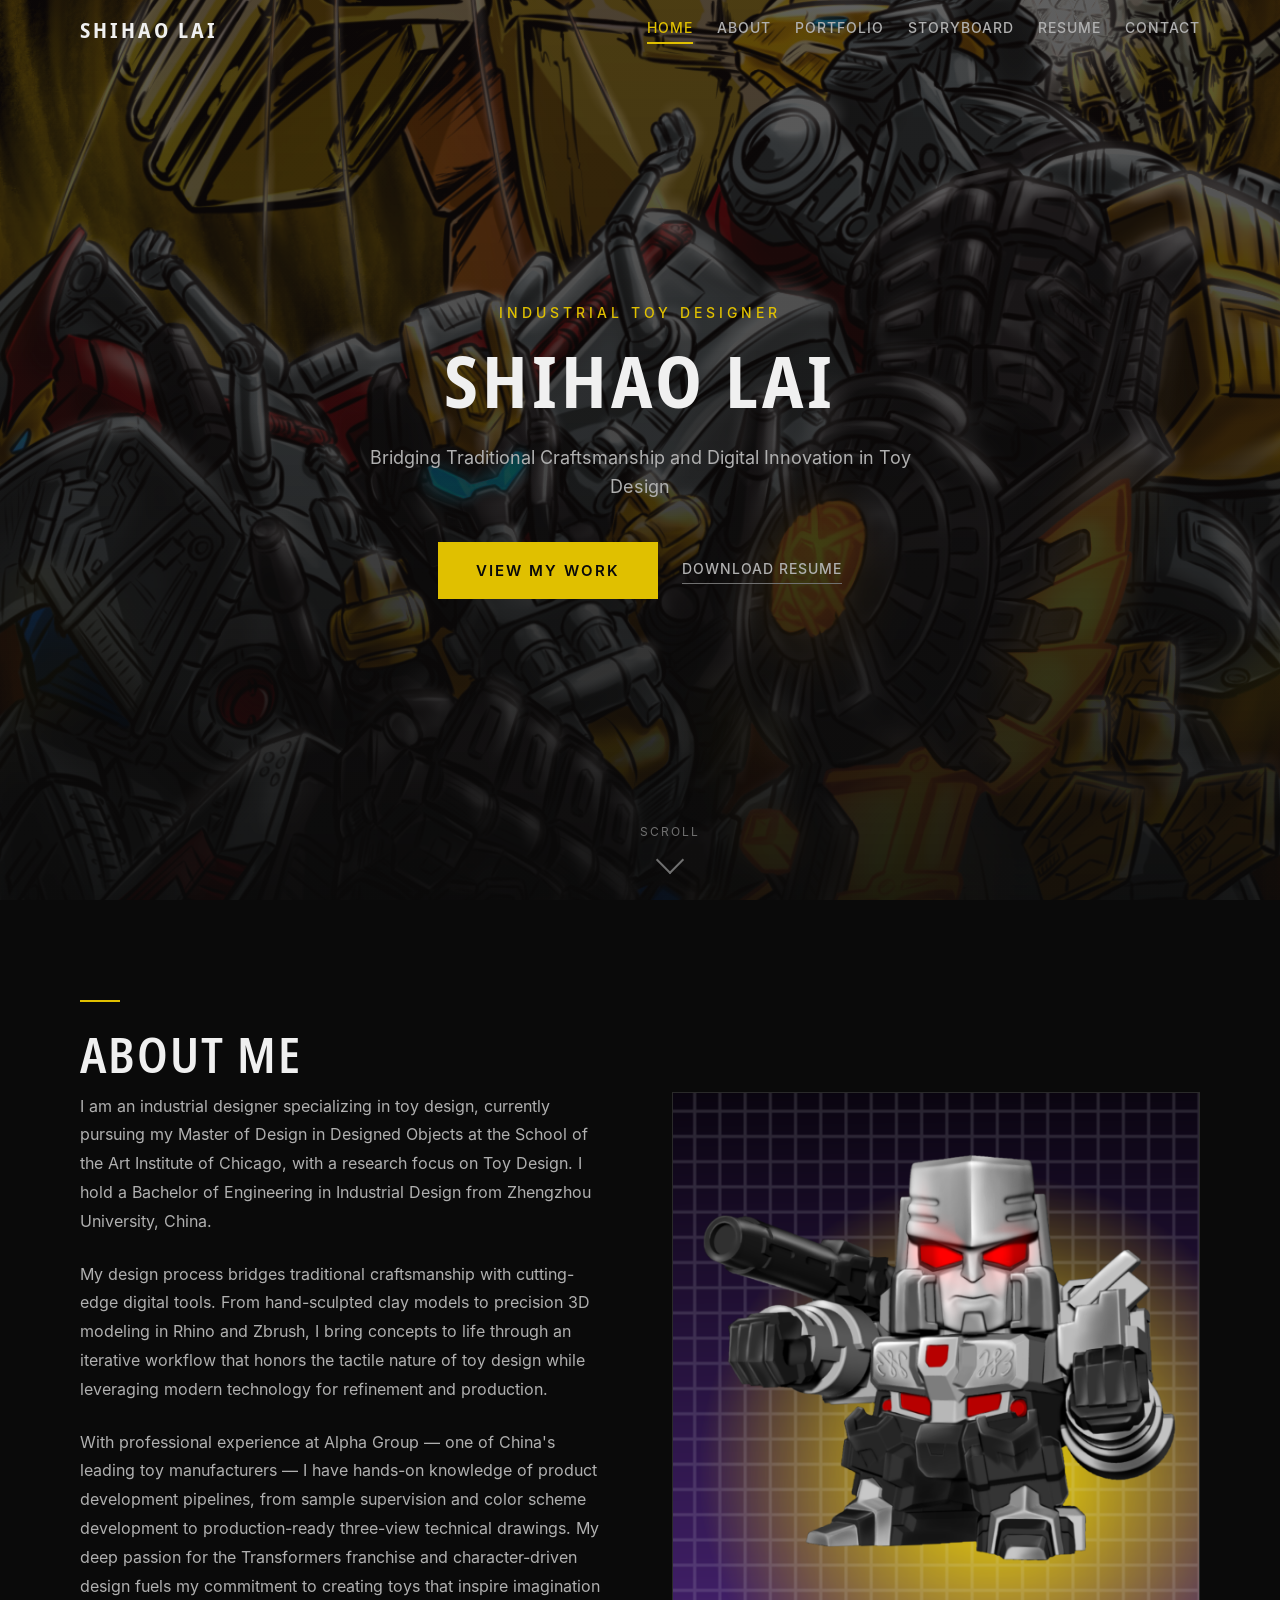
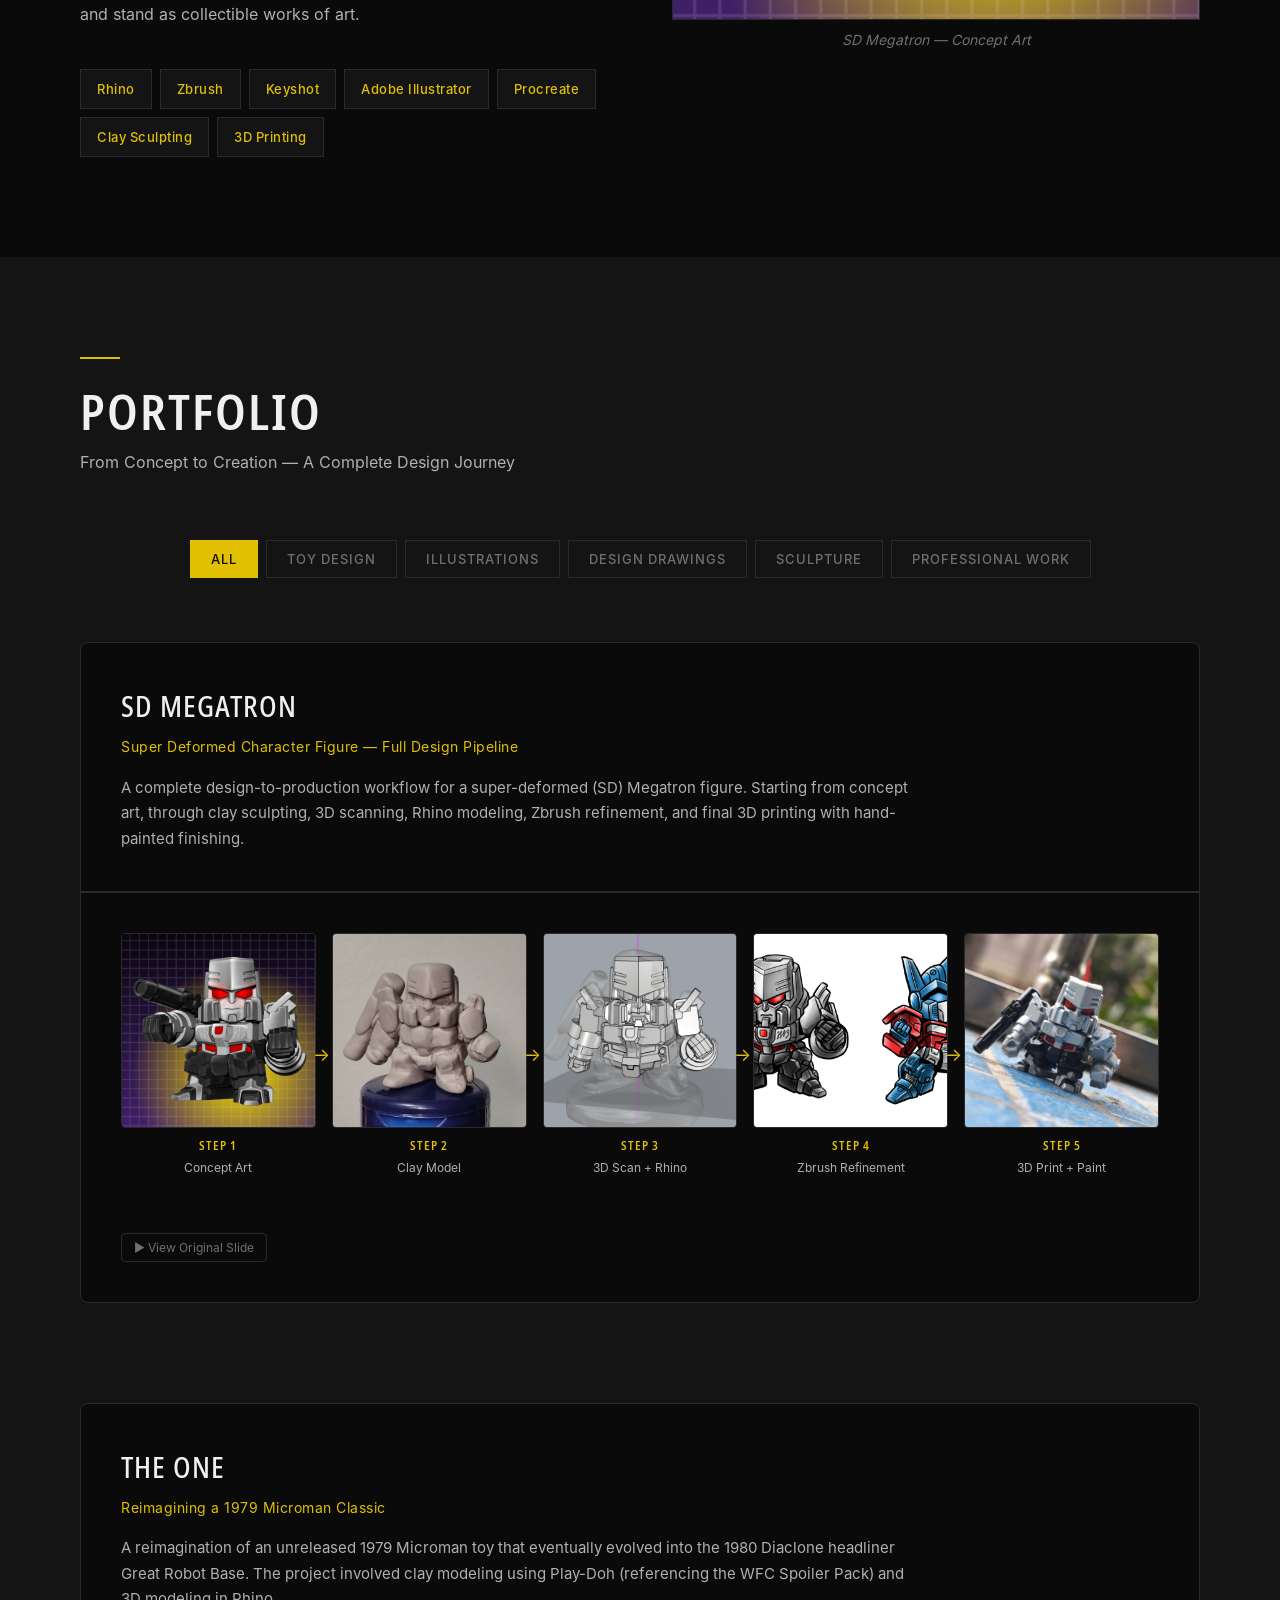
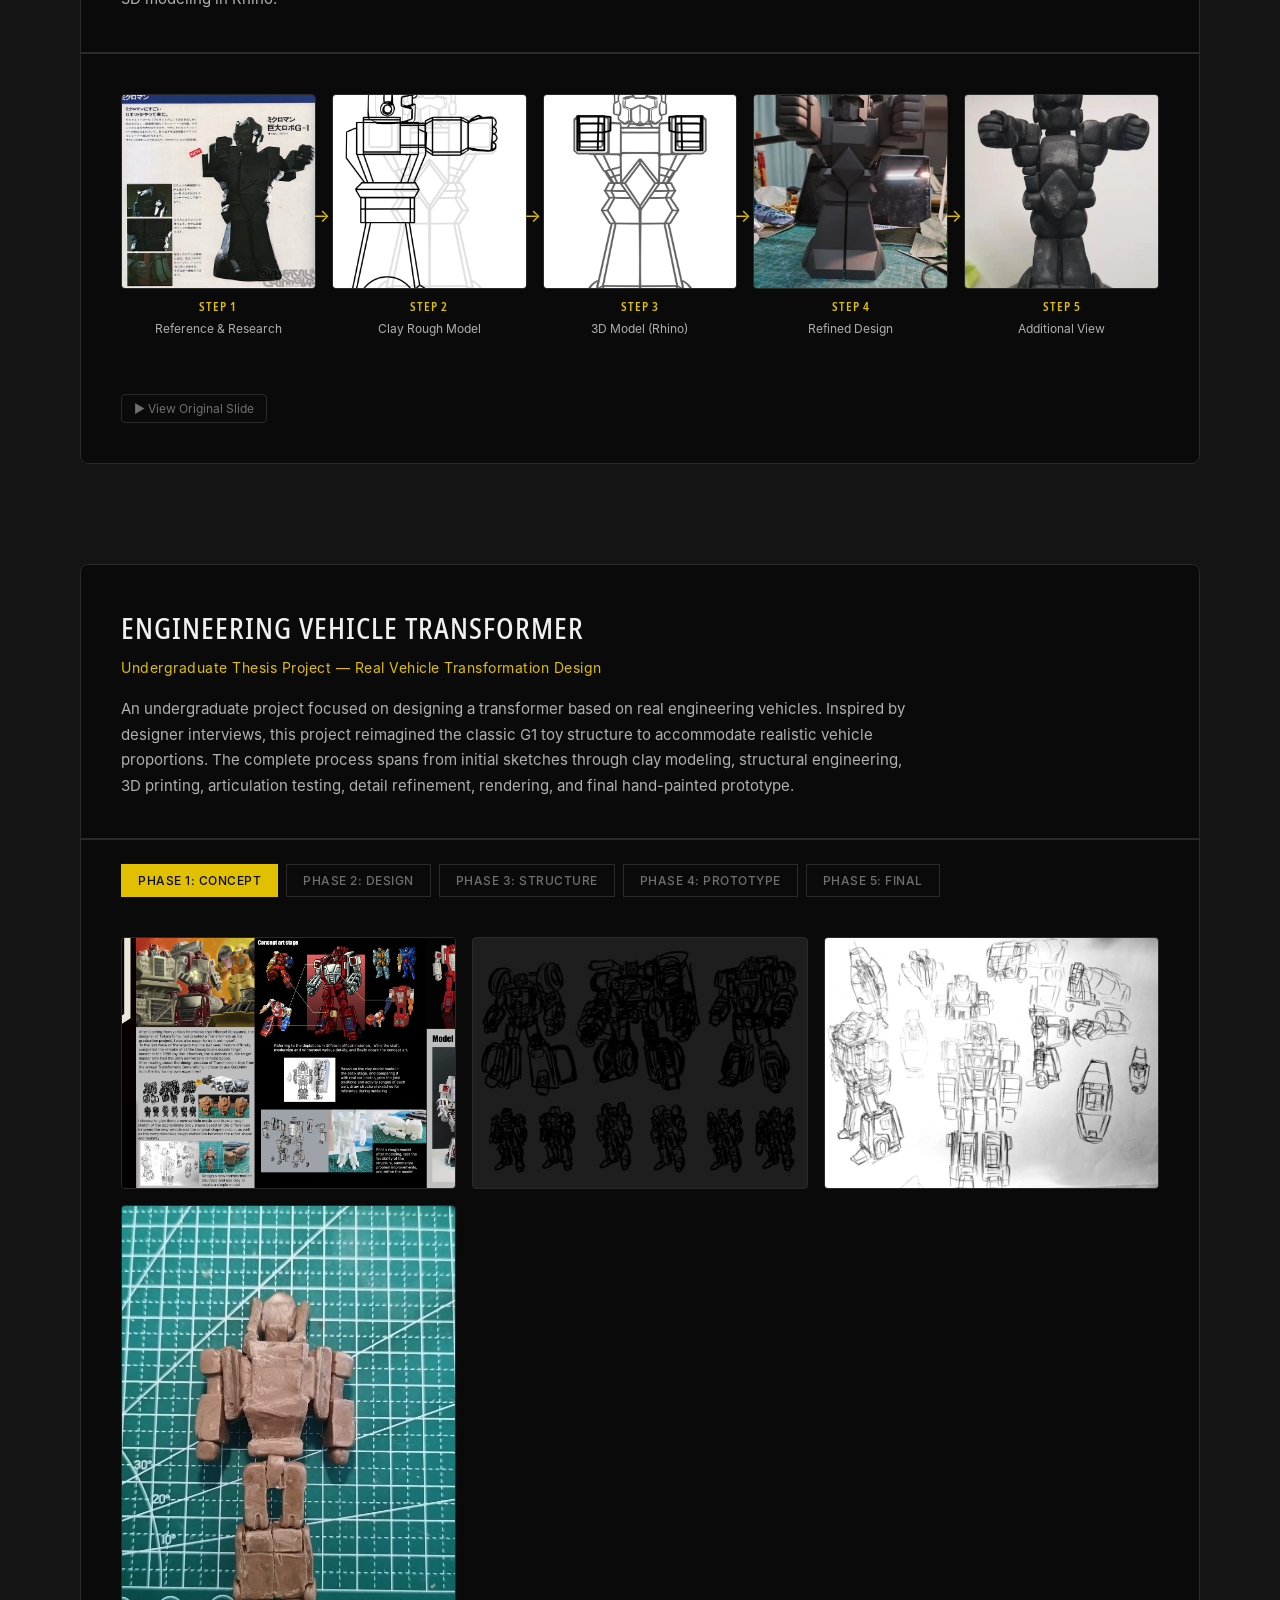
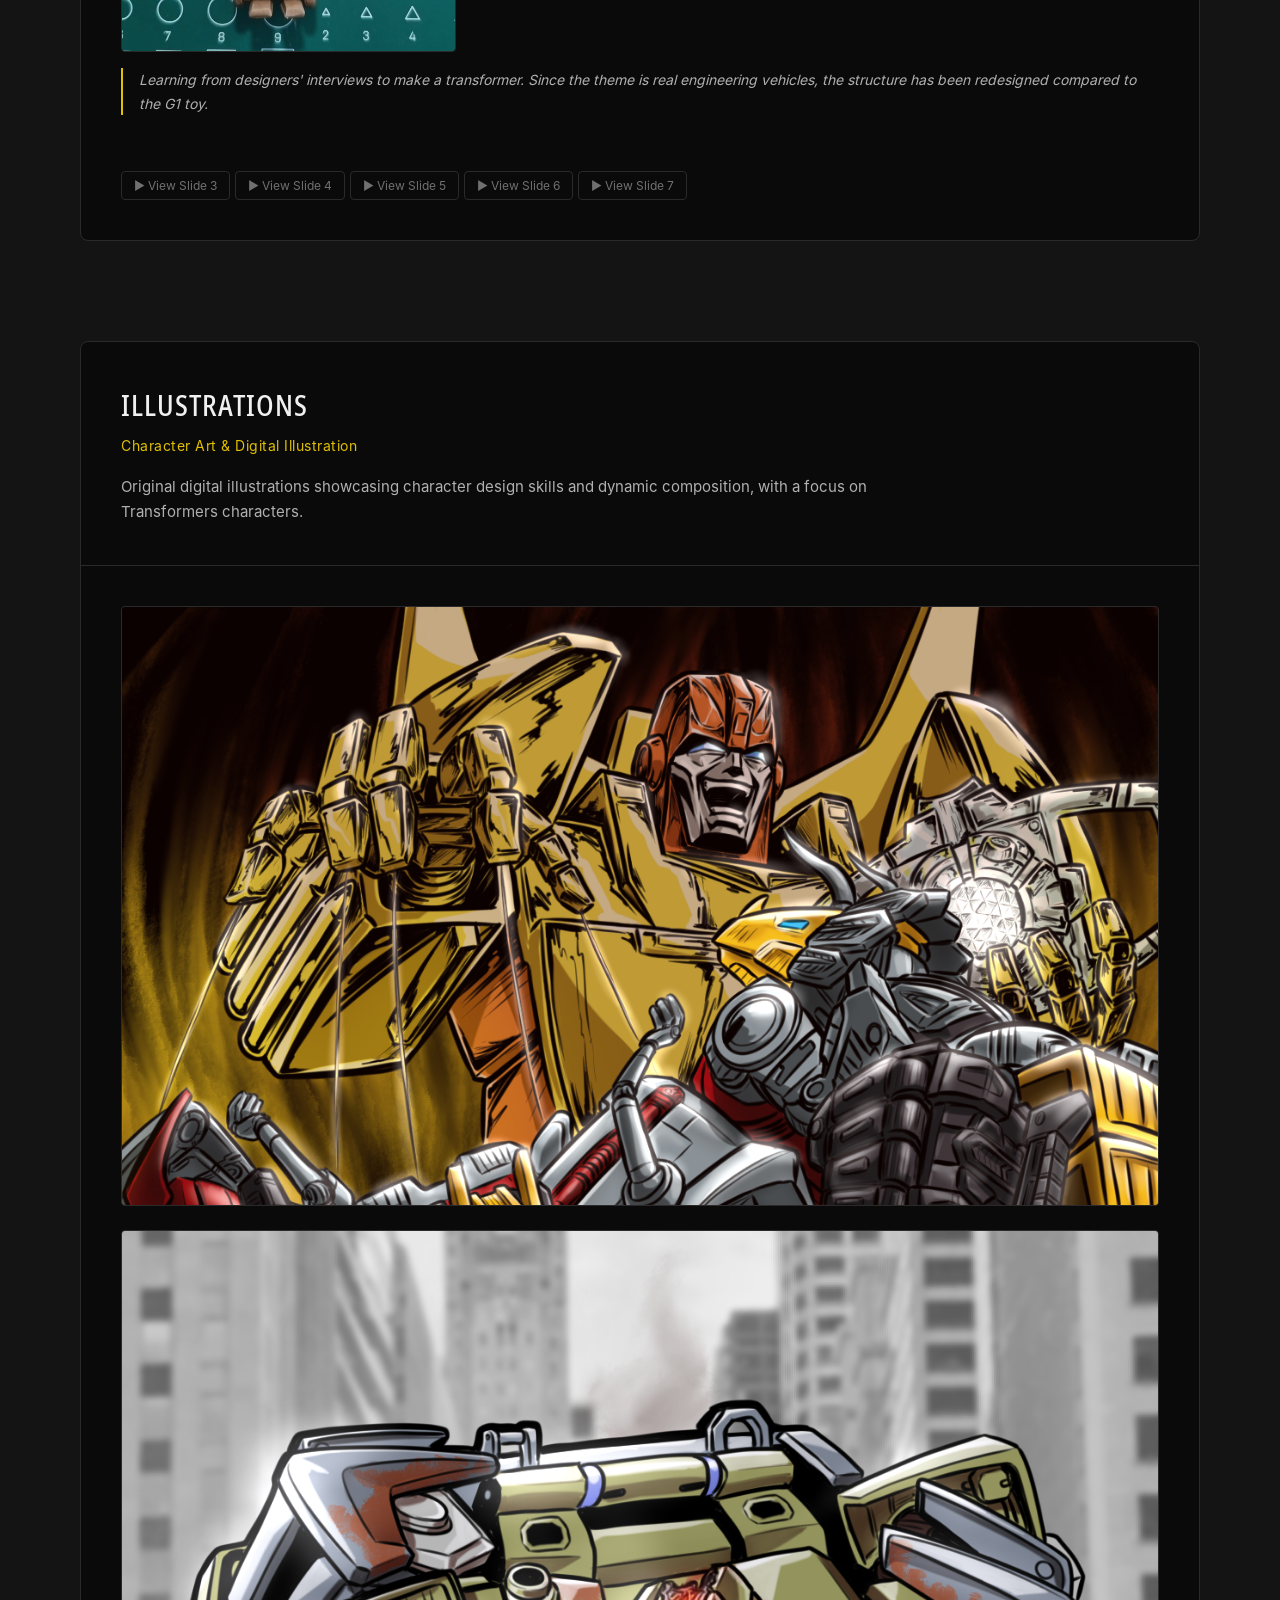
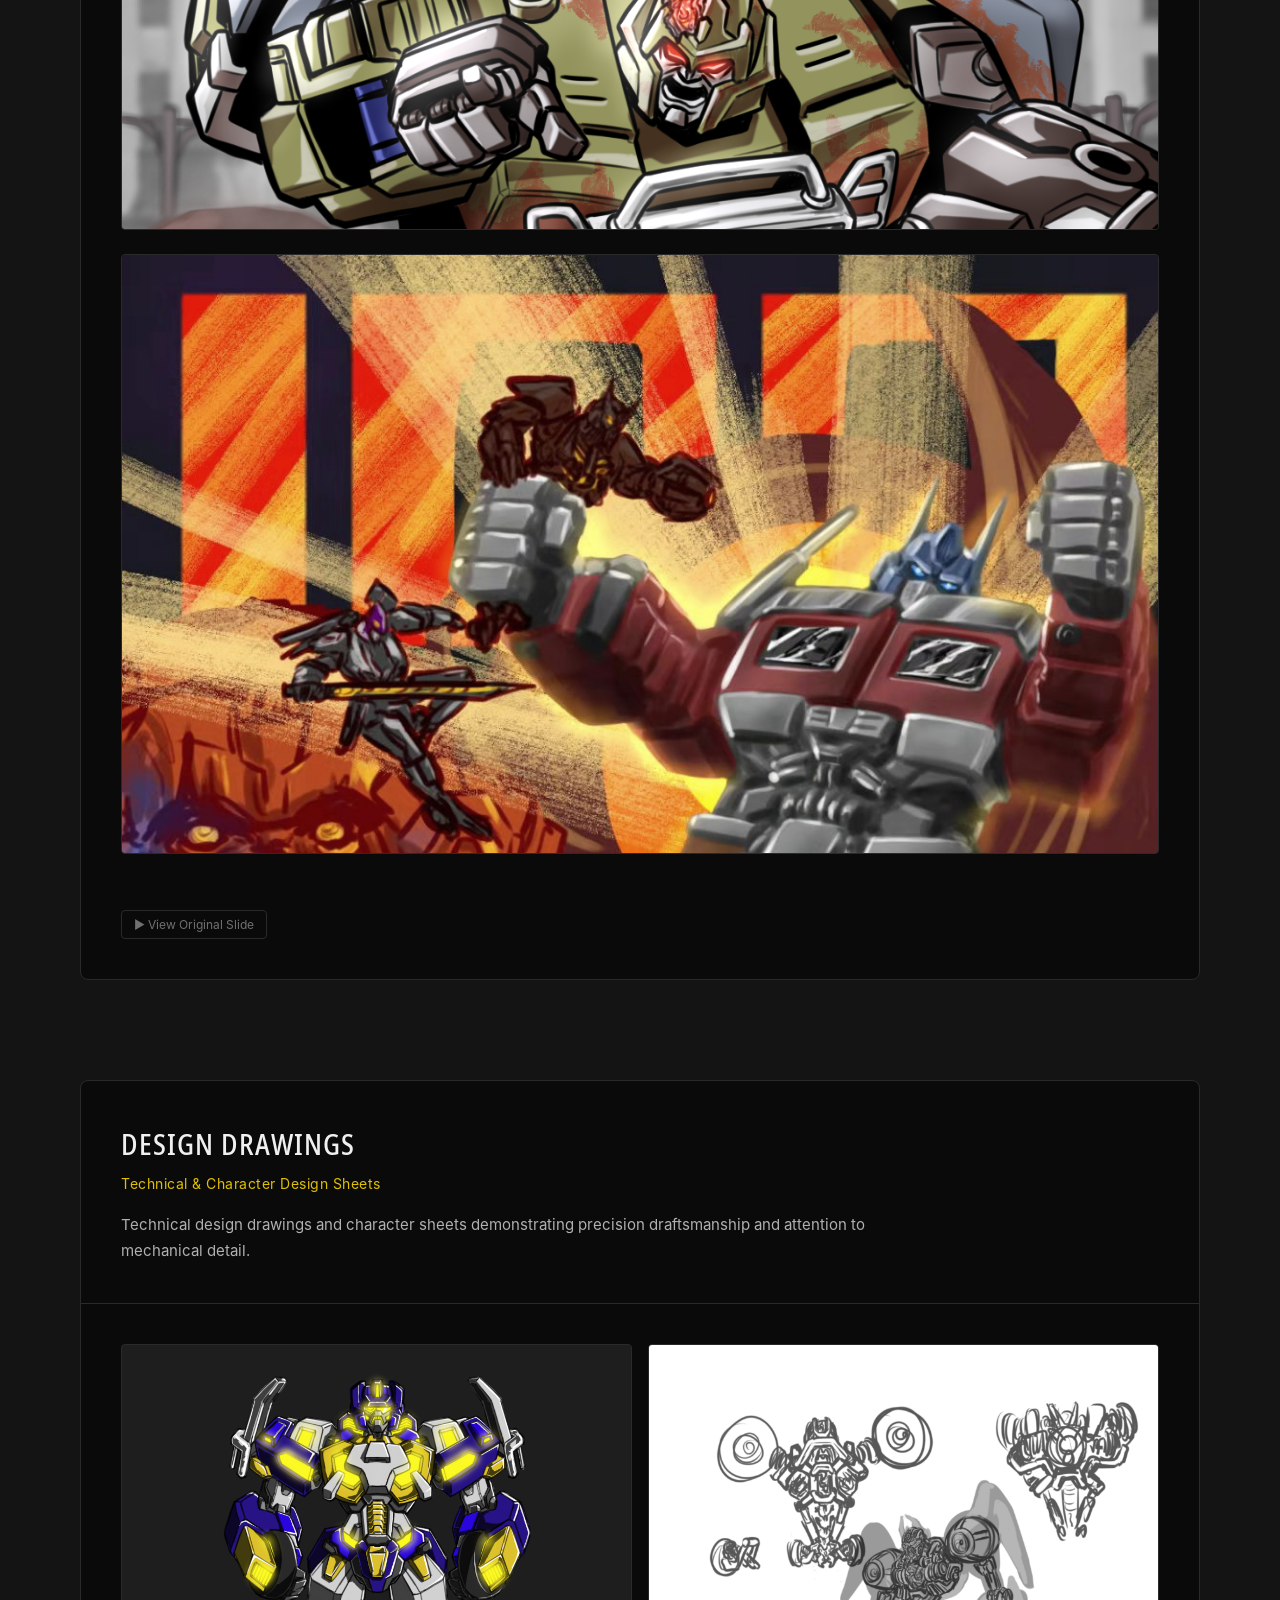
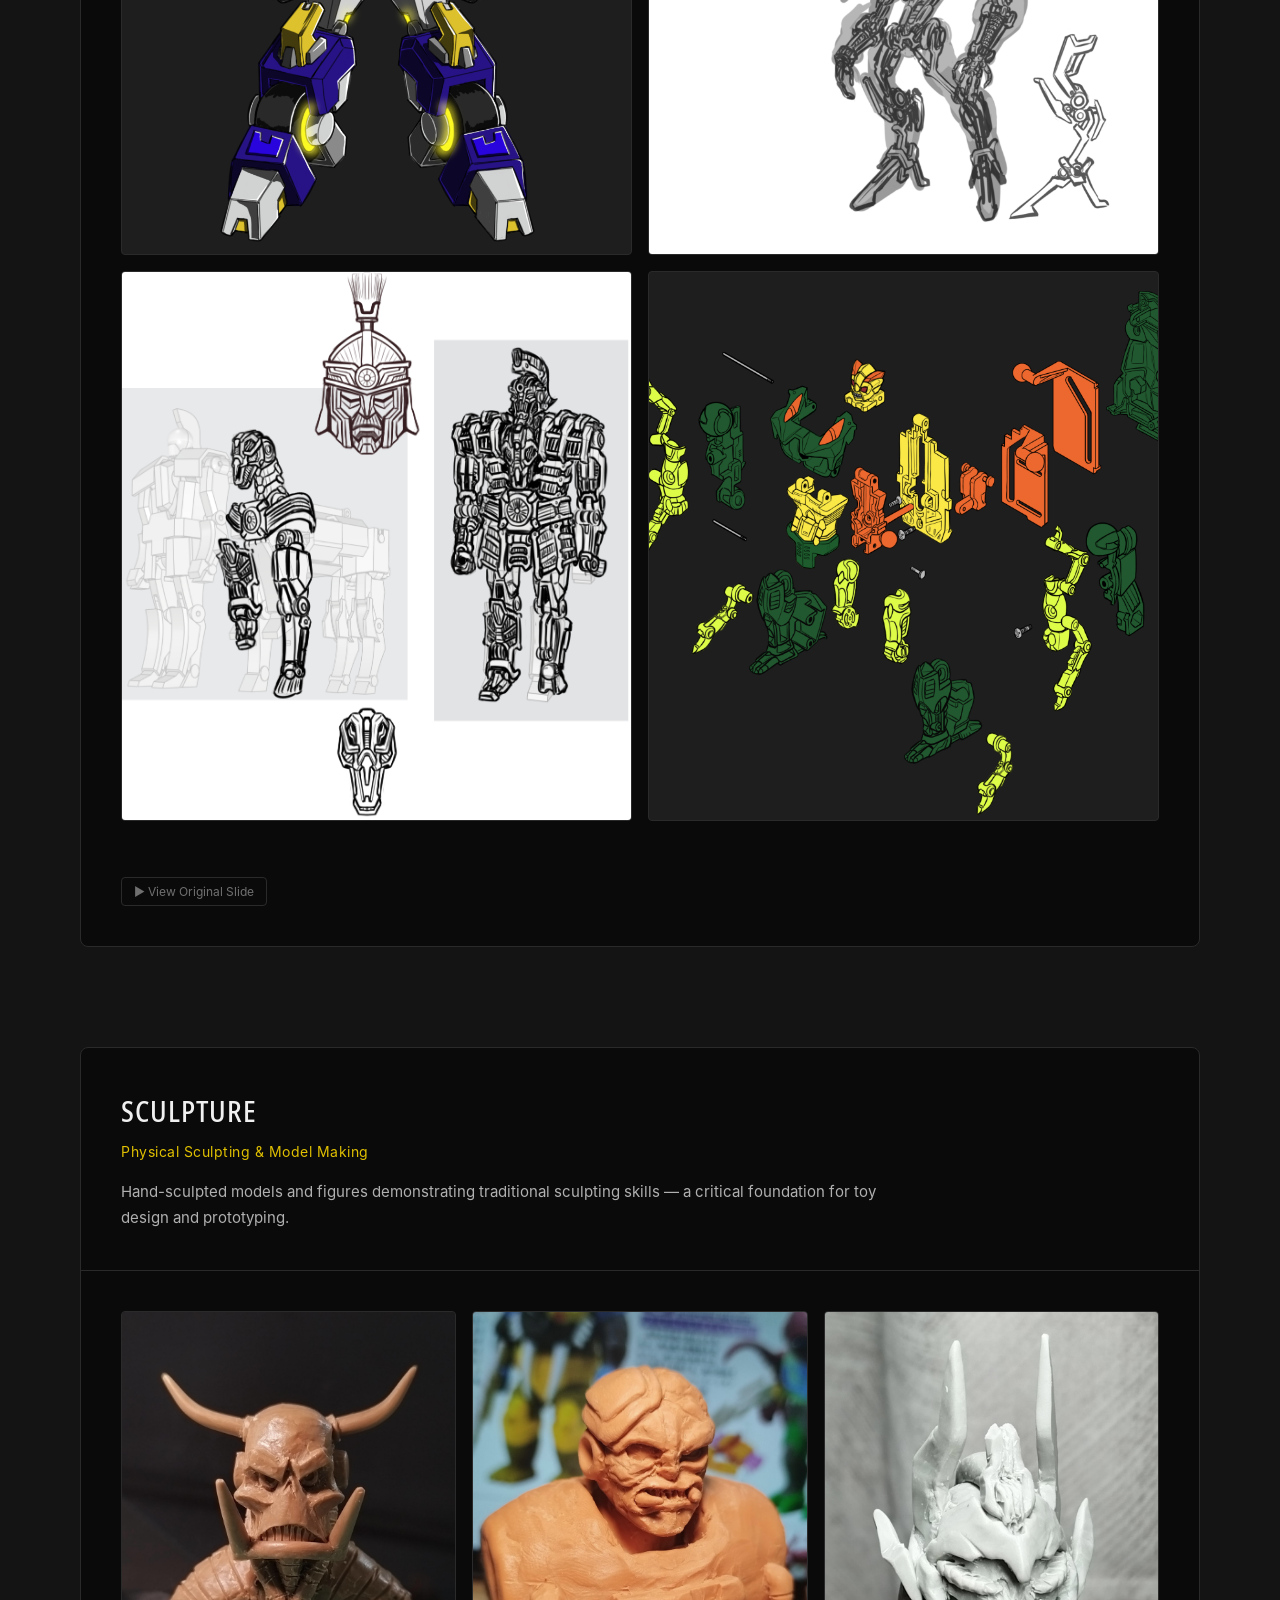
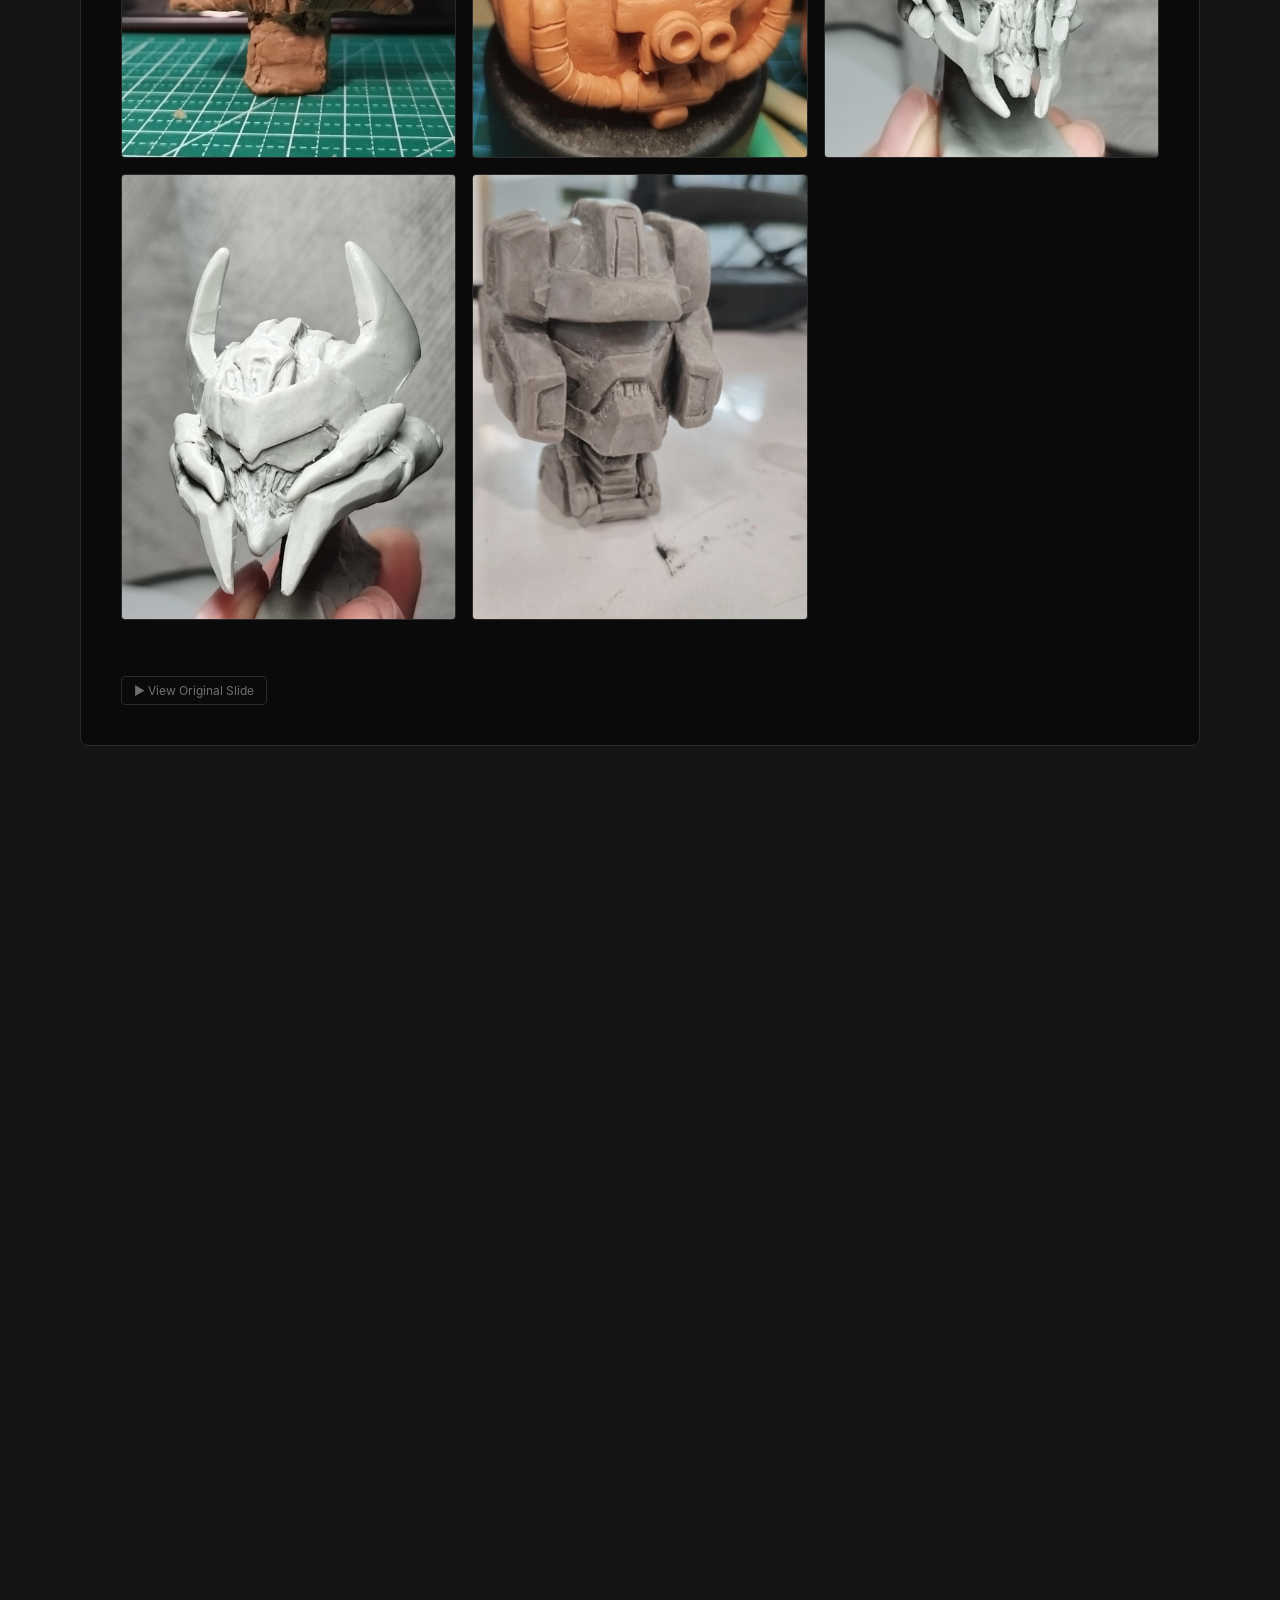
==== final/index.html @ c22ffb70 "Add files via upload" ====
<!DOCTYPE html>
<html lang="en">
<head>
  <meta charset="UTF-8">
  <meta name="viewport" content="width=device-width, initial-scale=1.0">
  <meta name="description" content="Shihao Lai — Industrial Toy Designer Portfolio. Bridging traditional craftsmanship and digital innovation in toy design.">
  <meta name="author" content="Shihao Lai">
  <title>Shihao Lai — Industrial Toy Designer</title>
  <link rel="stylesheet" href="css/style.css">
</head>
<body>

  <!-- ============================================
       NAVIGATION
       ============================================ -->
  <nav class="navbar" role="navigation" aria-label="Main navigation">
    <div class="container">
      <a href="#hero" class="nav-logo">SHIHAO LAI</a>
      <div class="nav-links">
        <a href="#hero">Home</a>
        <a href="#about">About</a>
        <a href="#portfolio">Portfolio</a>
        <a href="#storyboard">Storyboard</a>
        <a href="#resume">Resume</a>
        <a href="#contact">Contact</a>
      </div>
      <button class="hamburger" aria-label="Toggle menu" aria-expanded="false">
        <span></span>
        <span></span>
        <span></span>
      </button>
    </div>
  </nav>

  <!-- Mobile Menu Overlay -->
  <div class="mobile-menu" role="dialog" aria-label="Mobile navigation">
    <a href="#hero">Home</a>
    <a href="#about">About</a>
    <a href="#portfolio">Portfolio</a>
    <a href="#storyboard">Storyboard</a>
    <a href="#resume">Resume</a>
    <a href="#contact">Contact</a>
  </div>

  <!-- ============================================
       HERO / LANDING SECTION
       ============================================ -->
  <section id="hero" class="hero">
    <div class="hero-bg" aria-hidden="true"></div>
    <div class="hero-overlay" aria-hidden="true"></div>
    <div class="hero-content">
      <p class="hero-pretitle">Industrial Toy Designer</p>
      <h1 class="hero-title">SHIHAO LAI</h1>
      <p class="hero-tagline">Bridging Traditional Craftsmanship and Digital Innovation in Toy Design</p>
      <div class="hero-cta-group">
        <a href="#portfolio" class="btn-primary">VIEW MY WORK</a>
        <a href="#resume" class="btn-outline">Download Resume</a>
      </div>
    </div>
    <div class="scroll-indicator" aria-hidden="true">
      <span>Scroll</span>
      <div class="scroll-arrow"></div>
    </div>
  </section>

  <!-- ============================================
       ABOUT / BIO SECTION
       ============================================ -->
  <section id="about" class="about section-padding">
    <div class="container">
      <div class="fade-in">
        <div class="gold-line"></div>
        <h2 class="section-heading">About Me</h2>
      </div>

      <div class="about-grid">
        <div class="about-text fade-in">
          <p>I am an industrial designer specializing in toy design, currently pursuing my Master of Design in Designed Objects at the School of the Art Institute of Chicago, with a research focus on Toy Design. I hold a Bachelor of Engineering in Industrial Design from Zhengzhou University, China.</p>
          <p>My design process bridges traditional craftsmanship with cutting-edge digital tools. From hand-sculpted clay models to precision 3D modeling in Rhino and Zbrush, I bring concepts to life through an iterative workflow that honors the tactile nature of toy design while leveraging modern technology for refinement and production.</p>
          <p>With professional experience at Alpha Group — one of China's leading toy manufacturers — I have hands-on knowledge of product development pipelines, from sample supervision and color scheme development to production-ready three-view technical drawings. My deep passion for the Transformers franchise and character-driven design fuels my commitment to creating toys that inspire imagination and stand as collectible works of art.</p>

          <div class="skills-strip">
            <span class="skill-badge">Rhino</span>
            <span class="skill-badge">Zbrush</span>
            <span class="skill-badge">Keyshot</span>
            <span class="skill-badge">Adobe Illustrator</span>
            <span class="skill-badge">Procreate</span>
            <span class="skill-badge">Clay Sculpting</span>
            <span class="skill-badge">3D Printing</span>
          </div>
        </div>

        <div class="about-image-wrapper fade-in">
          <img src="images/slide1_image1.png" alt="SD Megatron concept art by Shihao Lai" loading="lazy">
          <p class="image-caption">SD Megatron — Concept Art</p>
        </div>
      </div>
    </div>
  </section>

  <!-- ============================================
       PORTFOLIO / PAST WORKS SECTION
       ============================================ -->
  <section id="portfolio" class="portfolio section-padding">
    <div class="container">
      <div class="fade-in">
        <div class="gold-line"></div>
        <h2 class="section-heading">Portfolio</h2>
        <p class="section-subheading">From Concept to Creation — A Complete Design Journey</p>
      </div>

      <!-- Filter Tabs -->
      <div class="filter-tabs fade-in">
        <button class="filter-tab active" data-filter="all">All</button>
        <button class="filter-tab" data-filter="toy-design">Toy Design</button>
        <button class="filter-tab" data-filter="illustrations">Illustrations</button>
        <button class="filter-tab" data-filter="design-drawings">Design Drawings</button>
        <button class="filter-tab" data-filter="sculpture">Sculpture</button>
        <button class="filter-tab" data-filter="professional">Professional Work</button>
      </div>

      <!-- Projects Container -->
      <div class="projects-container">

        <!-- ========== PROJECT 1: SD Megatron ========== -->
        <div class="project-card fade-in" data-category="toy-design">
          <div class="project-header">
            <h3 class="project-title">SD Megatron</h3>
            <p class="project-subtitle">Super Deformed Character Figure — Full Design Pipeline</p>
            <p class="project-description">A complete design-to-production workflow for a super-deformed (SD) Megatron figure. Starting from concept art, through clay sculpting, 3D scanning, Rhino modeling, Zbrush refinement, and final 3D printing with hand-painted finishing.</p>
          </div>
          <div class="process-steps">
            <div class="steps-row">
              <div class="step-item">
                <div class="step-image" data-lightbox="sd-megatron" data-src="images/slide1_image1.png" data-caption="Step 1: Concept Art — Start with a concept art">
                  <img src="images/slide1_image1.png" alt="SD Megatron concept art" loading="lazy">
                </div>
                <p class="step-number">Step 1</p>
                <p class="step-label">Concept Art</p>
              </div>
              <div class="step-item">
                <div class="step-image" data-lightbox="sd-megatron" data-src="images/slide1_image3.jpg" data-caption="Step 2: Clay Model — Make a rough model with clay">
                  <img src="images/slide1_image3.jpg" alt="SD Megatron clay model" loading="lazy">
                </div>
                <p class="step-number">Step 2</p>
                <p class="step-label">Clay Model</p>
              </div>
              <div class="step-item">
                <div class="step-image" data-lightbox="sd-megatron" data-src="images/slide1_image4.png" data-caption="Step 3: 3D Scan + Rhino — Scan the rough model and put it into Rhino as a reference">
                  <img src="images/slide1_image4.png" alt="SD Megatron 3D scan in Rhino" loading="lazy">
                </div>
                <p class="step-number">Step 3</p>
                <p class="step-label">3D Scan + Rhino</p>
              </div>
              <div class="step-item">
                <div class="step-image" data-lightbox="sd-megatron" data-src="images/slide1_image2.png" data-caption="Step 4: Zbrush Refinement — Use Zbrush to refine">
                  <img src="images/slide1_image2.png" alt="SD Megatron Zbrush refinement" loading="lazy">
                </div>
                <p class="step-number">Step 4</p>
                <p class="step-label">Zbrush Refinement</p>
              </div>
              <div class="step-item">
                <div class="step-image" data-lightbox="sd-megatron" data-src="images/slide1_image5.jpg" data-caption="Step 5: 3D Print + Paint — Then print it out">
                  <img src="images/slide1_image5.jpg" alt="SD Megatron finished painted figure" loading="lazy">
                </div>
                <p class="step-number">Step 5</p>
                <p class="step-label">3D Print + Paint</p>
              </div>
            </div>
          </div>
          <div class="project-images" style="padding-top: 0;">
            <button class="view-slide-btn" data-lightbox="sd-megatron-slide" data-src="images/screenshot_01.jpg" data-caption="SD Megatron — Original Presentation Slide">&#9654; View Original Slide</button>
          </div>
        </div>

        <!-- ========== PROJECT 2: The One ========== -->
        <div class="project-card fade-in" data-category="toy-design">
          <div class="project-header">
            <h3 class="project-title">The One</h3>
            <p class="project-subtitle">Reimagining a 1979 Microman Classic</p>
            <p class="project-description">A reimagination of an unreleased 1979 Microman toy that eventually evolved into the 1980 Diaclone headliner Great Robot Base. The project involved clay modeling using Play-Doh (referencing the WFC Spoiler Pack) and 3D modeling in Rhino.</p>
          </div>
          <div class="process-steps">
            <div class="steps-row">
              <div class="step-item">
                <div class="step-image" data-lightbox="the-one" data-src="images/slide2_image2.jpg" data-caption="Step 1: Reference & Research — Historical reference">
                  <img src="images/slide2_image2.jpg" alt="The One historical reference" loading="lazy">
                </div>
                <p class="step-number">Step 1</p>
                <p class="step-label">Reference & Research</p>
              </div>
              <div class="step-item">
                <div class="step-image" data-lightbox="the-one" data-src="images/slide2_image3.png" data-caption="Step 2: Clay Rough Model — Make a rough model with clay (Play-Doh in WFC Spoiler Pack)">
                  <img src="images/slide2_image3.png" alt="The One clay rough model" loading="lazy">
                </div>
                <p class="step-number">Step 2</p>
                <p class="step-label">Clay Rough Model</p>
              </div>
              <div class="step-item">
                <div class="step-image" data-lightbox="the-one" data-src="images/slide2_image4.png" data-caption="Step 3: 3D Model (Rhino) — Make 3D model with Rhino">
                  <img src="images/slide2_image4.png" alt="The One 3D model in Rhino" loading="lazy">
                </div>
                <p class="step-number">Step 3</p>
                <p class="step-label">3D Model (Rhino)</p>
              </div>
              <div class="step-item">
                <div class="step-image" data-lightbox="the-one" data-src="images/slide2_image1.png" data-caption="Step 4: Refined Design — Final design view">
                  <img src="images/slide2_image1.png" alt="The One refined design" loading="lazy">
                </div>
                <p class="step-number">Step 4</p>
                <p class="step-label">Refined Design</p>
              </div>
              <div class="step-item">
                <div class="step-image" data-lightbox="the-one" data-src="images/slide2_image5.jpg" data-caption="Step 5: Additional View — Alternate angle/detail">
                  <img src="images/slide2_image5.jpg" alt="The One additional view" loading="lazy">
                </div>
                <p class="step-number">Step 5</p>
                <p class="step-label">Additional View</p>
              </div>
            </div>
          </div>
          <div class="project-images" style="padding-top: 0;">
            <button class="view-slide-btn" data-lightbox="the-one-slide" data-src="images/screenshot_02.jpg" data-caption="The One — Original Presentation Slide">&#9654; View Original Slide</button>
          </div>
        </div>

        <!-- ========== PROJECT 3: Engineering Vehicle Transformer (CENTERPIECE) ========== -->
        <div class="project-card fade-in" data-category="toy-design">
          <div class="project-header">
            <h3 class="project-title">Engineering Vehicle Transformer</h3>
            <p class="project-subtitle">Undergraduate Thesis Project — Real Vehicle Transformation Design</p>
            <p class="project-description">An undergraduate project focused on designing a transformer based on real engineering vehicles. Inspired by designer interviews, this project reimagined the classic G1 toy structure to accommodate realistic vehicle proportions. The complete process spans from initial sketches through clay modeling, structural engineering, 3D printing, articulation testing, detail refinement, rendering, and final hand-painted prototype.</p>
          </div>

          <!-- Phase Tabs -->
          <div class="phase-tabs">
            <button class="phase-tab active" data-phase="phase1">Phase 1: Concept</button>
            <button class="phase-tab" data-phase="phase2">Phase 2: Design</button>
            <button class="phase-tab" data-phase="phase3">Phase 3: Structure</button>
            <button class="phase-tab" data-phase="phase4">Phase 4: Prototype</button>
            <button class="phase-tab" data-phase="phase5">Phase 5: Final</button>
          </div>

          <!-- Phase 1: Concept & Research -->
          <div id="phase1" class="phase-content active">
            <div class="image-grid">
              <div class="grid-item" data-lightbox="eng-vehicle" data-src="images/slide3_image1.png" data-caption="Start with a rough sketch">
                <img src="images/slide3_image1.png" alt="Engineering Vehicle concept sketch" loading="lazy">
                <span class="image-label">Rough Sketch</span>
              </div>
              <div class="grid-item" data-lightbox="eng-vehicle" data-src="images/slide3_image2.png" data-caption="Make a rough structural model with clay">
                <img src="images/slide3_image2.png" alt="Clay structural model" loading="lazy">
                <span class="image-label">Clay Structural Model</span>
              </div>
              <div class="grid-item" data-lightbox="eng-vehicle" data-src="images/slide3_image3.png" data-caption="Clay model detail">
                <img src="images/slide3_image3.png" alt="Clay model detail" loading="lazy">
                <span class="image-label">Clay Model Detail</span>
              </div>
              <div class="grid-item" data-lightbox="eng-vehicle" data-src="images/slide3_image4.jpg" data-caption="Additional reference sketch">
                <img src="images/slide3_image4.jpg" alt="Additional reference sketch" loading="lazy">
                <span class="image-label">Reference Sketch</span>
              </div>
            </div>
            <p class="phase-caption">Learning from designers' interviews to make a transformer. Since the theme is real engineering vehicles, the structure has been redesigned compared to the G1 toy.</p>
          </div>

          <!-- Phase 2: Design Modernization -->
          <div id="phase2" class="phase-content">
            <div class="image-grid">
              <div class="grid-item" data-lightbox="eng-vehicle" data-src="images/slide4_image1.png" data-caption="Reference material compilation">
                <img src="images/slide4_image1.png" alt="Reference material compilation" loading="lazy">
                <span class="image-label">Reference Compilation</span>
              </div>
              <div class="grid-item" data-lightbox="eng-vehicle" data-src="images/slide4_image2.png" data-caption="Design iteration">
                <img src="images/slide4_image2.png" alt="Design iteration" loading="lazy">
                <span class="image-label">Design Iteration</span>
              </div>
              <div class="grid-item" data-lightbox="eng-vehicle" data-src="images/slide4_image3.png" data-caption="Modernized design">
                <img src="images/slide4_image3.png" alt="Modernized design" loading="lazy">
                <span class="image-label">Modernized Design</span>
              </div>
              <div class="grid-item" data-lightbox="eng-vehicle" data-src="images/slide4_image4.png" data-caption="Design detail">
                <img src="images/slide4_image4.png" alt="Design detail" loading="lazy">
                <span class="image-label">Design Detail</span>
              </div>
              <div class="grid-item" data-lightbox="eng-vehicle" data-src="images/slide4_image5.png" data-caption="Final concept">
                <img src="images/slide4_image5.png" alt="Final concept" loading="lazy">
                <span class="image-label">Final Concept</span>
              </div>
            </div>
            <p class="phase-caption">Combine the details from different official materials, modernize the design.</p>
          </div>

          <!-- Phase 3: Structural Engineering -->
          <div id="phase3" class="phase-content">
            <div class="image-grid">
              <div class="grid-item" data-lightbox="eng-vehicle" data-src="images/slide5_image1.png" data-caption="Based on real vehicles, finalize the structure">
                <img src="images/slide5_image1.png" alt="Structure finalization" loading="lazy">
                <span class="image-label">Structure Finalization</span>
              </div>
              <div class="grid-item" data-lightbox="eng-vehicle" data-src="images/slide5_image2.png" data-caption="Build the structure model, prepare to test">
                <img src="images/slide5_image2.png" alt="Structure model" loading="lazy">
                <span class="image-label">Structure Model</span>
              </div>
              <div class="grid-item" data-lightbox="eng-vehicle" data-src="images/slide5_image3.jpg" data-caption="Use clay to make head sculpt">
                <img src="images/slide5_image3.jpg" alt="Clay head sculpt" loading="lazy">
                <span class="image-label">Clay Head Sculpt</span>
              </div>
              <div class="grid-item" data-lightbox="eng-vehicle" data-src="images/slide5_image4.png" data-caption="Clay head sculpt detail">
                <img src="images/slide5_image4.png" alt="Head sculpt detail" loading="lazy">
                <span class="image-label">Head Sculpt Detail</span>
              </div>
              <div class="grid-item" data-lightbox="eng-vehicle" data-src="images/slide5_image5.png" data-caption="Draw three-view diagrams and build models based on clay models">
                <img src="images/slide5_image5.png" alt="Three-view diagram" loading="lazy">
                <span class="image-label">Three-View Diagram</span>
              </div>
              <div class="grid-item" data-lightbox="eng-vehicle" data-src="images/slide5_image6.png" data-caption="Three-view diagram detail">
                <img src="images/slide5_image6.png" alt="Three-view detail" loading="lazy">
                <span class="image-label">Three-View Detail</span>
              </div>
            </div>
            <p class="phase-caption">It gives me a more intuitive perception of the actual look.</p>
          </div>

          <!-- Phase 4: Prototyping & Testing -->
          <div id="phase4" class="phase-content">
            <div class="image-grid grid-2">
              <div class="grid-item" data-lightbox="eng-vehicle" data-src="images/slide6_image1.jpg" data-caption="3D printed structure model">
                <img src="images/slide6_image1.jpg" alt="3D printed structure model" loading="lazy">
                <span class="image-label">3D Printed Prototype</span>
              </div>
              <div class="grid-item" data-lightbox="eng-vehicle" data-src="images/slide6_image2.jpg" data-caption="Printed vehicle mode">
                <img src="images/slide6_image2.jpg" alt="Printed vehicle mode" loading="lazy">
                <span class="image-label">Vehicle Mode</span>
              </div>
              <div class="grid-item" data-lightbox="eng-vehicle" data-src="images/slide6_image3.png" data-caption="Refined line drawing — robot mode">
                <img src="images/slide6_image3.png" alt="Line drawing robot mode" loading="lazy">
                <span class="image-label">Line Drawing — Robot</span>
              </div>
              <div class="grid-item" data-lightbox="eng-vehicle" data-src="images/slide6_image4.png" data-caption="Refined line drawing — vehicle mode">
                <img src="images/slide6_image4.png" alt="Line drawing vehicle mode" loading="lazy">
                <span class="image-label">Line Drawing — Vehicle</span>
              </div>
            </div>
            <p class="phase-caption">Print the structure model, test the move ability. Make some adjustments according to the test, then add details on it.</p>
          </div>

          <!-- Phase 5: Rendering & Final Model -->
          <div id="phase5" class="phase-content">
            <div class="image-grid grid-2">
              <div class="grid-item" data-lightbox="eng-vehicle" data-src="images/slide7_image1.jpg" data-caption="Digital rendering in toy colors">
                <img src="images/slide7_image1.jpg" alt="Digital rendering in toy colors" loading="lazy">
                <span class="image-label">Digital Rendering</span>
              </div>
              <div class="grid-item" data-lightbox="eng-vehicle" data-src="images/slide7_image2.jpg" data-caption="Final hand-painted model — I painted it myself">
                <img src="images/slide7_image2.jpg" alt="Final hand-painted model" loading="lazy">
                <span class="image-label">Final Painted Model</span>
              </div>
            </div>
            <p class="phase-caption">Rendering according to the toy color. Final model was painted into real vehicle color, I painted it myself.</p>
          </div>

          <div class="project-images" style="padding-top: 0;">
            <button class="view-slide-btn" data-lightbox="eng-slide-3" data-src="images/screenshot_03.jpg" data-caption="Engineering Vehicle — Slide 3">&#9654; View Slide 3</button>
            <button class="view-slide-btn" data-lightbox="eng-slide-4" data-src="images/screenshot_04.jpg" data-caption="Engineering Vehicle — Slide 4">&#9654; View Slide 4</button>
            <button class="view-slide-btn" data-lightbox="eng-slide-5" data-src="images/screenshot_05.jpg" data-caption="Engineering Vehicle — Slide 5">&#9654; View Slide 5</button>
            <button class="view-slide-btn" data-lightbox="eng-slide-6" data-src="images/screenshot_06.jpg" data-caption="Engineering Vehicle — Slide 6">&#9654; View Slide 6</button>
            <button class="view-slide-btn" data-lightbox="eng-slide-7" data-src="images/screenshot_07.jpg" data-caption="Engineering Vehicle — Slide 7">&#9654; View Slide 7</button>
          </div>
        </div>

        <!-- ========== PROJECT 4: Illustrations ========== -->
        <div class="project-card fade-in" data-category="illustrations">
          <div class="project-header">
            <h3 class="project-title">Illustrations</h3>
            <p class="project-subtitle">Character Art &amp; Digital Illustration</p>
            <p class="project-description">Original digital illustrations showcasing character design skills and dynamic composition, with a focus on Transformers characters.</p>
          </div>
          <div class="project-images">
            <div class="illustration-gallery">
              <div class="grid-item" data-lightbox="illustrations" data-src="images/slide8_image1.png" data-caption="Transformers illustration — gold, black, and red characters">
                <img src="images/slide8_image1.png" alt="Transformers illustration with gold and black characters" loading="lazy">
                <span class="image-label">Transformers Illustration</span>
              </div>
              <div class="grid-item" data-lightbox="illustrations" data-src="images/slide8_image2.png" data-caption="Digital illustration">
                <img src="images/slide8_image2.png" alt="Digital illustration" loading="lazy">
                <span class="image-label">Digital Illustration</span>
              </div>
              <div class="grid-item" data-lightbox="illustrations" data-src="images/slide8_image3.jpg" data-caption="Character illustration">
                <img src="images/slide8_image3.jpg" alt="Character illustration" loading="lazy">
                <span class="image-label">Character Illustration</span>
              </div>
            </div>
          </div>
          <div class="project-images" style="padding-top: 0;">
            <button class="view-slide-btn" data-lightbox="illust-slide" data-src="images/screenshot_08.jpg" data-caption="Illustrations — Original Presentation Slide">&#9654; View Original Slide</button>
          </div>
        </div>

        <!-- ========== PROJECT 5: Design Drawings ========== -->
        <div class="project-card fade-in" data-category="design-drawings">
          <div class="project-header">
            <h3 class="project-title">Design Drawings</h3>
            <p class="project-subtitle">Technical &amp; Character Design Sheets</p>
            <p class="project-description">Technical design drawings and character sheets demonstrating precision draftsmanship and attention to mechanical detail.</p>
          </div>
          <div class="project-images">
            <div class="image-grid grid-2">
              <div class="grid-item" data-lightbox="design-drawings" data-src="images/slide9_image1.png" data-caption="Design Drawing 1">
                <img src="images/slide9_image1.png" alt="Design drawing 1" loading="lazy">
                <span class="image-label">Design Drawing</span>
              </div>
              <div class="grid-item" data-lightbox="design-drawings" data-src="images/slide9_image2.png" data-caption="Design Drawing 2">
                <img src="images/slide9_image2.png" alt="Design drawing 2" loading="lazy">
                <span class="image-label">Design Drawing</span>
              </div>
              <div class="grid-item" data-lightbox="design-drawings" data-src="images/slide9_image3.png" data-caption="Design Drawing 3">
                <img src="images/slide9_image3.png" alt="Design drawing 3" loading="lazy">
                <span class="image-label">Design Drawing</span>
              </div>
              <div class="grid-item" data-lightbox="design-drawings" data-src="images/slide9_image4.png" data-caption="Design Drawing 4 — Detailed character sheet">
                <img src="images/slide9_image4.png" alt="Design drawing 4 — detailed character sheet" loading="lazy">
                <span class="image-label">Detailed Character Sheet</span>
              </div>
            </div>
          </div>
          <div class="project-images" style="padding-top: 0;">
            <button class="view-slide-btn" data-lightbox="drawings-slide" data-src="images/screenshot_09.jpg" data-caption="Design Drawings — Original Presentation Slide">&#9654; View Original Slide</button>
          </div>
        </div>

        <!-- ========== PROJECT 6: Sculpture ========== -->
        <div class="project-card fade-in" data-category="sculpture">
          <div class="project-header">
            <h3 class="project-title">Sculpture</h3>
            <p class="project-subtitle">Physical Sculpting &amp; Model Making</p>
            <p class="project-description">Hand-sculpted models and figures demonstrating traditional sculpting skills — a critical foundation for toy design and prototyping.</p>
          </div>
          <div class="project-images">
            <div class="image-grid">
              <div class="grid-item" data-lightbox="sculpture" data-src="images/slide10_image1.jpg" data-caption="Sculpture 1">
                <img src="images/slide10_image1.jpg" alt="Sculpture 1" loading="lazy">
                <span class="image-label">Sculpture</span>
              </div>
              <div class="grid-item" data-lightbox="sculpture" data-src="images/slide10_image2.jpg" data-caption="Sculpture 2">
                <img src="images/slide10_image2.jpg" alt="Sculpture 2" loading="lazy">
                <span class="image-label">Sculpture</span>
              </div>
              <div class="grid-item" data-lightbox="sculpture" data-src="images/slide10_image3.jpg" data-caption="Sculpture 3">
                <img src="images/slide10_image3.jpg" alt="Sculpture 3" loading="lazy">
                <span class="image-label">Sculpture</span>
              </div>
              <div class="grid-item" data-lightbox="sculpture" data-src="images/slide10_image4.jpg" data-caption="Sculpture 4">
                <img src="images/slide10_image4.jpg" alt="Sculpture 4" loading="lazy">
                <span class="image-label">Sculpture</span>
              </div>
              <div class="grid-item" data-lightbox="sculpture" data-src="images/slide10_image5.jpg" data-caption="Sculpture 5">
                <img src="images/slide10_image5.jpg" alt="Sculpture 5" loading="lazy">
                <span class="image-label">Sculpture</span>
              </div>
            </div>
          </div>
          <div class="project-images" style="padding-top: 0;">
            <button class="view-slide-btn" data-lightbox="sculpture-slide" data-src="images/screenshot_10.jpg" data-caption="Sculpture — Original Presentation Slide">&#9654; View Original Slide</button>
          </div>
        </div>

        <!-- ========== PROJECT 7: Alpha Group Professional Work ========== -->
        <div class="project-card fade-in" data-category="professional">
          <div class="project-header">
            <h3 class="project-title">Alpha Group Internship</h3>
            <p class="project-subtitle">Product Design — Professional Experience</p>
            <p class="project-description">During a three-month internship at Alpha Group (China), one of the country's leading toy manufacturers, I conducted sample supervision and developed color schemes for multiple product lines. I also drew three-view drawings of characters featured in the product line.</p>
          </div>
          <div class="project-images">
            <div class="image-grid grid-2">
              <div class="grid-item" data-lightbox="alpha-group" data-src="images/slide11_image1.jpg" data-caption="Alpha Group — Product line work sample">
                <img src="images/slide11_image1.jpg" alt="Alpha Group product line work sample" loading="lazy">
                <span class="image-label">Product Line Sample</span>
              </div>
              <div class="grid-item" data-lightbox="alpha-group" data-src="images/slide11_image2.jpg" data-caption="Alpha Group — Three-view character drawings">
                <img src="images/slide11_image2.jpg" alt="Alpha Group three-view character drawings" loading="lazy">
                <span class="image-label">Three-View Drawings</span>
              </div>
            </div>
          </div>
          <div class="project-images" style="padding-top: 0;">
            <button class="view-slide-btn" data-lightbox="alpha-slide" data-src="images/screenshot_11.jpg" data-caption="Alpha Group — Original Presentation Slide">&#9654; View Original Slide</button>
          </div>
        </div>

      </div><!-- /.projects-container -->
    </div><!-- /.container -->
  </section>

  <!-- ============================================
       STORYBOARD SECTION
       ============================================ -->
  <section id="storyboard" class="storyboard section-padding">
    <div class="container">
      <div class="fade-in">
        <div class="gold-line"></div>
        <h2 class="section-heading">Storyboard</h2>
        <p class="section-subheading">Original Narrative — A Transformers Story</p>
      </div>

      <p class="storyboard-intro fade-in">An original 34-panel storyboard and script exploring themes of identity, transformation, and survival within the Transformers universe. This narrative demonstrates world-building capability and deep franchise knowledge — essential skills for developing story-driven toy lines and character backstories.</p>

      <div class="storyboard-image-wrapper fade-in" data-lightbox="storyboard" data-src="images/storyboard.png" data-caption="Original 6-page, 34-panel Transformers storyboard">
        <img src="images/storyboard.png" alt="Original 6-page, 34-panel Transformers storyboard by Shihao Lai" loading="lazy">
      </div>

      <div class="script-quotes">
        <div class="quote-card fade-in">
          <p>"I must be cursed. I am just a nobody doing some trivial job."</p>
        </div>
        <div class="quote-card fade-in">
          <p>"When those Somebody wave their hands, they can change the entire structure of the universe."</p>
        </div>
        <div class="quote-card fade-in">
          <p>"Now my spark cannot return to the physical universe."</p>
        </div>
        <div class="quote-card fade-in">
          <p>"I've been here for too long, the Unspace has begun to erode my body."</p>
        </div>
        <div class="quote-card fade-in">
          <p>"To amplify my mental faculty, I have to shrink my body with BrainMaster technology."</p>
        </div>
        <div class="quote-card fade-in">
          <p>"Under its guidance, I found a piece of metal. The composition of this metal... is consistent with Hytherion, the beast that devours time and space!"</p>
        </div>
        <div class="quote-card fade-in">
          <p>"In this metal, there actually exists information about a technology. Genetronic Translink! Utilizing Unspace communication technology to remotely drive a sparkless body — this is exactly what I need."</p>
        </div>
        <div class="quote-card fade-in">
          <p>"It's supposed to be… in my image…"</p>
        </div>
      </div>
    </div>
  </section>

  <!-- ============================================
       RESUME SECTION
       ============================================ -->
  <section id="resume" class="resume section-padding">
    <div class="container">
      <div class="fade-in">
        <div class="gold-line"></div>
        <h2 class="section-heading">Resume</h2>
        <p class="section-subheading">Education, Experience &amp; Skills</p>
      </div>

      <div class="resume-grid">
        <!-- Left Column: Education & Experience -->
        <div class="resume-column fade-in">
          <h3>Education</h3>
          <div class="timeline">
            <div class="timeline-item">
              <h4>School of the Art Institute of Chicago, US</h4>
              <p class="timeline-role">Master of Design</p>
              <p class="timeline-date">July 2025 – Present</p>
              <ul class="timeline-details">
                <li>Major: Designed Objects</li>
                <li>Research Focus: Toy Design</li>
              </ul>
            </div>
            <div class="timeline-item">
              <h4>Zhengzhou University, China</h4>
              <p class="timeline-role">Bachelor of Engineering</p>
              <p class="timeline-date">September 2020 – June 2024</p>
              <ul class="timeline-details">
                <li>Major: Industrial Design</li>
                <li>Extracurriculars: Student Union, Propaganda Department Illustrator</li>
              </ul>
            </div>
          </div>

          <h3 style="margin-top: var(--space-xl);">Experience</h3>
          <div class="timeline">
            <div class="timeline-item">
              <h4>Alpha Group, China</h4>
              <p class="timeline-role">Product Designer Internship</p>
              <p class="timeline-date">March 2025 – June 2025</p>
              <ul class="timeline-details">
                <li>Conducted sample supervision for multiple product lines</li>
                <li>Made alternate color schemes for action figures</li>
                <li>Drew three-view drawings</li>
              </ul>
            </div>
            <div class="timeline-item">
              <h4>Zhengzhou University Industrial Design Graduation Exhibition, China</h4>
              <p class="timeline-role">Exhibitor</p>
              <p class="timeline-date">May 2024</p>
              <ul class="timeline-details">
                <li>Responsible for setting up, maintaining, and dismantling booth at the exhibition</li>
              </ul>
            </div>
          </div>
        </div>

        <!-- Right Column: Skills & Awards -->
        <div class="resume-column fade-in">
          <h3>Software Skills</h3>
          <div class="resume-skills">
            <span class="resume-skill-badge">Rhino</span>
            <span class="resume-skill-badge">Keyshot</span>
            <span class="resume-skill-badge">Adobe Illustrator</span>
            <span class="resume-skill-badge">Zbrush</span>
            <span class="resume-skill-badge">Procreate</span>
          </div>

          <div class="resume-subsection">
            <h4>Languages</h4>
            <ul>
              <li>Chinese (Native)</li>
              <li>English (Fluent)</li>
              <li>Japanese (N3)</li>
            </ul>
          </div>

          <div class="resume-subsection">
            <h4>Hobbies &amp; Additional Skills</h4>
            <ul>
              <li>Illustration</li>
              <li>Manufacturing plastic kits</li>
              <li>Clay sculpting</li>
              <li>Miniature model painting</li>
            </ul>
          </div>

          <div class="resume-subsection">
            <h4>Awards</h4>
            <ul>
              <li>11th National College Art &amp; Design Awards — First-class Prize of Henan Division (August 2023)</li>
            </ul>
          </div>
        </div>
      </div>
    </div>
  </section>

  <!-- ============================================
       CONTACT SECTION
       ============================================ -->
  <section id="contact" class="contact section-padding">
    <div class="container">
      <div class="contact-content">
        <div class="fade-in">
          <div class="gold-line" style="margin-left: auto; margin-right: auto;"></div>
          <h2 class="section-heading">Get In Touch</h2>
          <p class="section-subheading">Let's Create Something Amazing Together</p>
        </div>

        <div class="contact-info fade-in">
          <div class="contact-item">
            <p class="contact-label">Email</p>
            <p class="contact-value"><a href="mailto:slai8@artic.edu">slai8@artic.edu</a></p>
          </div>
          <div class="contact-item">
            <p class="contact-label">Phone</p>
            <p class="contact-value">(224) 647-5878</p>
          </div>
          <div class="contact-item">
            <p class="contact-label">Location</p>
            <p class="contact-value">Chicago, IL</p>
          </div>
        </div>

        <p class="contact-cta-text fade-in">I am actively seeking opportunities in toy design and product development. Whether you're looking for a designer who can take a concept from clay sketch to production-ready prototype, or someone with deep franchise knowledge and storytelling ability, I'd love to connect.</p>

        <div class="fade-in">
          <a href="mailto:slai8@artic.edu" class="btn-contact">SEND ME AN EMAIL</a>
        </div>
      </div>
    </div>
  </section>

  <!-- ============================================
       FOOTER
       ============================================ -->
  <footer class="footer">
    <div class="container">
      <p>&copy; 2025 Shihao Lai. All rights reserved.</p>
    </div>
  </footer>

  <!-- ============================================
       LIGHTBOX OVERLAY
       ============================================ -->
  <div id="lightbox" class="lightbox" role="dialog" aria-label="Image lightbox">
    <button class="lightbox-close" aria-label="Close lightbox">&times;</button>
    <button class="lightbox-nav lightbox-prev" aria-label="Previous image">&#8249;</button>
    <button class="lightbox-nav lightbox-next" aria-label="Next image">&#8250;</button>
    <div class="lightbox-img-container">
      <img src="" alt="Lightbox image">
    </div>
    <p class="lightbox-caption"></p>
  </div>

  <script src="js/main.js"></script>
</body>
</html>
---- final/css/style.css ----
/* ============================================
   SHIHAO LAI — Industrial Toy Designer Portfolio
   style.css — Complete Stylesheet
   ============================================ */

/* ---- Local Font Faces ---- */

/* Inter — Body Font */
@font-face {
  font-family: 'Inter';
  src: url('../fonts/Inter-Regular.woff2') format('woff2');
  font-weight: 400;
  font-style: normal;
  font-display: swap;
}

@font-face {
  font-family: 'Inter';
  src: url('../fonts/Inter-Medium.woff2') format('woff2');
  font-weight: 500;
  font-style: normal;
  font-display: swap;
}

@font-face {
  font-family: 'Inter';
  src: url('../fonts/Inter-SemiBold.woff2') format('woff2');
  font-weight: 600;
  font-style: normal;
  font-display: swap;
}

/* Oswald substitute — Noto Sans Condensed (similar condensed sans-serif) */
@font-face {
  font-family: 'Oswald';
  src: url('../fonts/NotoSans-CondensedMedium.woff2') format('woff2');
  font-weight: 500;
  font-style: normal;
  font-display: swap;
}

@font-face {
  font-family: 'Oswald';
  src: url('../fonts/NotoSans-CondensedSemiBold.woff2') format('woff2');
  font-weight: 600;
  font-style: normal;
  font-display: swap;
}

@font-face {
  font-family: 'Oswald';
  src: url('../fonts/NotoSans-CondensedBold.woff2') format('woff2');
  font-weight: 700;
  font-style: normal;
  font-display: swap;
}

/* ---- CSS Custom Properties ---- */
:root {
  /* Colors */
  --color-bg-primary: #0a0a0a;
  --color-bg-secondary: #141414;
  --color-bg-tertiary: #1e1e1e;
  --color-accent-gold: #e0c000;
  --color-accent-yellow: #e0e000;
  --color-accent-blue: #002060;
  --color-text-primary: #f0f0f0;
  --color-text-secondary: #b0b0b0;
  --color-text-muted: #707070;
  --color-border: #2a2a2a;
  --color-highlight-red: #c0392b;

  /* Spacing */
  --space-xs: 4px;
  --space-sm: 8px;
  --space-md: 16px;
  --space-lg: 24px;
  --space-xl: 40px;
  --space-2xl: 64px;
  --space-3xl: 100px;

  /* Typography */
  --font-heading: 'Oswald', sans-serif;
  --font-body: 'Inter', sans-serif;

  /* Layout */
  --max-width: 1200px;
  --nav-height: 60px;

  /* Transitions */
  --transition-fast: 200ms ease;
  --transition-normal: 300ms ease;
  --transition-slow: 600ms ease-out;
}

/* ---- Reset & Base ---- */
*, *::before, *::after {
  margin: 0;
  padding: 0;
  box-sizing: border-box;
}

html {
  scroll-behavior: smooth;
  scroll-padding-top: var(--nav-height);
}

body {
  font-family: var(--font-body);
  font-weight: 400;
  font-size: 16px;
  line-height: 1.7;
  color: var(--color-text-primary);
  background-color: var(--color-bg-primary);
  overflow-x: hidden;
  -webkit-font-smoothing: antialiased;
  -moz-osx-font-smoothing: grayscale;
}

img {
  max-width: 100%;
  height: auto;
  display: block;
}

a {
  color: var(--color-accent-gold);
  text-decoration: none;
  transition: color var(--transition-fast);
}

a:hover {
  color: var(--color-accent-yellow);
}

ul, ol {
  list-style: none;
}

button {
  font-family: var(--font-body);
  cursor: pointer;
  border: none;
  background: none;
  color: inherit;
}

/* ---- Subtle Grid Pattern Overlay ---- */
body::before {
  content: '';
  position: fixed;
  top: 0;
  left: 0;
  width: 100%;
  height: 100%;
  pointer-events: none;
  z-index: 0;
  background-image:
    linear-gradient(rgba(26,26,26,0.3) 1px, transparent 1px),
    linear-gradient(90deg, rgba(26,26,26,0.3) 1px, transparent 1px);
  background-size: 60px 60px;
  opacity: 0.4;
}

/* ---- Utility Classes ---- */
.container {
  max-width: var(--max-width);
  margin: 0 auto;
  padding: 0 var(--space-xl);
  position: relative;
  z-index: 1;
}

.section-padding {
  padding: var(--space-3xl) 0;
}

.gold-line {
  width: 40px;
  height: 2px;
  background: var(--color-accent-gold);
  margin-bottom: var(--space-lg);
}

.section-heading {
  font-family: var(--font-heading);
  font-weight: 600;
  font-size: 48px;
  letter-spacing: 2px;
  text-transform: uppercase;
  color: var(--color-text-primary);
  line-height: 1.2;
  margin-bottom: var(--space-sm);
}

.section-subheading {
  font-family: var(--font-body);
  font-weight: 400;
  font-size: 16px;
  color: var(--color-text-secondary);
  margin-bottom: var(--space-2xl);
}

/* ---- Scroll Animations ---- */
.fade-in {
  opacity: 0;
  transform: translateY(30px);
  transition: opacity var(--transition-slow), transform var(--transition-slow);
}

.fade-in.visible {
  opacity: 1;
  transform: translateY(0);
}

@media (prefers-reduced-motion: reduce) {
  .fade-in {
    opacity: 1;
    transform: none;
    transition: none;
  }
  html {
    scroll-behavior: auto;
  }
}

/* ============================================
   NAVIGATION
   ============================================ */
.navbar {
  position: fixed;
  top: 0;
  left: 0;
  width: 100%;
  height: var(--nav-height);
  z-index: 1000;
  display: flex;
  align-items: center;
  justify-content: center;
  transition: background-color var(--transition-normal), box-shadow var(--transition-normal);
  background-color: transparent;
}

.navbar.scrolled {
  background-color: rgba(10, 10, 10, 0.95);
  backdrop-filter: blur(10px);
  -webkit-backdrop-filter: blur(10px);
  box-shadow: 0 2px 20px rgba(0,0,0,0.5);
}

.navbar .container {
  display: flex;
  align-items: center;
  justify-content: space-between;
  width: 100%;
}

.nav-logo {
  font-family: var(--font-heading);
  font-weight: 700;
  font-size: 22px;
  letter-spacing: 3px;
  color: var(--color-text-primary);
  text-transform: uppercase;
  text-decoration: none;
  transition: color var(--transition-fast);
}

.nav-logo:hover {
  color: var(--color-accent-gold);
}

.nav-links {
  display: flex;
  align-items: center;
  gap: var(--space-lg);
}

.nav-links a {
  font-family: var(--font-body);
  font-weight: 500;
  font-size: 14px;
  letter-spacing: 1px;
  text-transform: uppercase;
  color: var(--color-text-secondary);
  text-decoration: none;
  position: relative;
  padding-bottom: 4px;
  transition: color var(--transition-fast);
}

.nav-links a::after {
  content: '';
  position: absolute;
  bottom: 0;
  left: 0;
  width: 0;
  height: 2px;
  background: var(--color-accent-gold);
  transition: width var(--transition-normal);
}

.nav-links a:hover,
.nav-links a.active {
  color: var(--color-accent-gold);
}

.nav-links a.active::after,
.nav-links a:hover::after {
  width: 100%;
}

/* Hamburger Menu */
.hamburger {
  display: none;
  flex-direction: column;
  gap: 5px;
  cursor: pointer;
  padding: 5px;
  z-index: 1001;
}

.hamburger span {
  display: block;
  width: 25px;
  height: 2px;
  background: var(--color-text-primary);
  transition: transform var(--transition-normal), opacity var(--transition-normal);
}

.hamburger.open span:nth-child(1) {
  transform: rotate(45deg) translate(5px, 5px);
}

.hamburger.open span:nth-child(2) {
  opacity: 0;
}

.hamburger.open span:nth-child(3) {
  transform: rotate(-45deg) translate(5px, -5px);
}

/* Mobile Menu Overlay */
.mobile-menu {
  display: none;
  position: fixed;
  top: 0;
  left: 0;
  width: 100%;
  height: 100%;
  background: rgba(10, 10, 10, 0.98);
  z-index: 999;
  flex-direction: column;
  align-items: center;
  justify-content: center;
  gap: var(--space-xl);
  opacity: 0;
  pointer-events: none;
  transition: opacity var(--transition-normal);
}

.mobile-menu.open {
  display: flex;
  opacity: 1;
  pointer-events: all;
}

.mobile-menu a {
  font-family: var(--font-heading);
  font-weight: 500;
  font-size: 28px;
  letter-spacing: 2px;
  text-transform: uppercase;
  color: var(--color-text-primary);
  text-decoration: none;
  transition: color var(--transition-fast);
}

.mobile-menu a:hover {
  color: var(--color-accent-gold);
}

/* ============================================
   HERO SECTION
   ============================================ */
.hero {
  position: relative;
  width: 100%;
  height: 100vh;
  min-height: 600px;
  display: flex;
  align-items: center;
  justify-content: center;
  overflow: hidden;
  background: var(--color-bg-primary);
}

.hero-bg {
  position: absolute;
  top: 0;
  left: 0;
  width: 100%;
  height: 120%;
  background-image: url('../images/slide8_image1.png');
  background-size: cover;
  background-position: center;
  background-repeat: no-repeat;
  will-change: transform;
  z-index: 0;
}

.hero-overlay {
  position: absolute;
  top: 0;
  left: 0;
  width: 100%;
  height: 100%;
  background: linear-gradient(
    to bottom,
    rgba(10, 10, 10, 0.65) 0%,
    rgba(10, 10, 10, 0.75) 50%,
    rgba(10, 10, 10, 0.92) 100%
  );
  z-index: 1;
}

.hero-content {
  position: relative;
  z-index: 2;
  text-align: center;
  padding: 0 var(--space-lg);
}

.hero-pretitle {
  font-family: var(--font-body);
  font-weight: 500;
  font-size: 14px;
  letter-spacing: 4px;
  text-transform: uppercase;
  color: var(--color-accent-gold);
  margin-bottom: var(--space-md);
  opacity: 0;
  transform: translateY(20px);
  animation: heroFadeIn 0.8s ease-out 0.3s forwards;
}

.hero-title {
  font-family: var(--font-heading);
  font-weight: 700;
  font-size: 72px;
  letter-spacing: 4px;
  text-transform: uppercase;
  color: var(--color-text-primary);
  line-height: 1.1;
  margin-bottom: var(--space-lg);
  opacity: 0;
  transform: translateY(20px);
  animation: heroFadeIn 0.8s ease-out 0.6s forwards;
}

.hero-tagline {
  font-family: var(--font-body);
  font-weight: 400;
  font-size: 18px;
  color: var(--color-text-secondary);
  max-width: 600px;
  margin: 0 auto var(--space-xl);
  line-height: 1.6;
  opacity: 0;
  transform: translateY(20px);
  animation: heroFadeIn 0.8s ease-out 0.9s forwards;
}

.hero-cta-group {
  display: flex;
  align-items: center;
  justify-content: center;
  gap: var(--space-lg);
  flex-wrap: wrap;
  opacity: 0;
  transform: translateY(20px);
  animation: heroFadeIn 0.8s ease-out 1.2s forwards;
}

@keyframes heroFadeIn {
  to {
    opacity: 1;
    transform: translateY(0);
  }
}

.btn-primary {
  display: inline-block;
  font-family: var(--font-body);
  font-weight: 600;
  font-size: 15px;
  letter-spacing: 2px;
  text-transform: uppercase;
  color: var(--color-bg-primary);
  background: var(--color-accent-gold);
  padding: 14px 36px;
  border: 2px solid var(--color-accent-gold);
  transition: all var(--transition-normal);
  text-decoration: none;
}

.btn-primary:hover {
  background: transparent;
  color: var(--color-accent-gold);
}

.btn-outline {
  display: inline-block;
  font-family: var(--font-body);
  font-weight: 500;
  font-size: 14px;
  letter-spacing: 1px;
  text-transform: uppercase;
  color: var(--color-text-secondary);
  border-bottom: 1px solid var(--color-text-muted);
  padding-bottom: 2px;
  transition: all var(--transition-fast);
  text-decoration: none;
}

.btn-outline:hover {
  color: var(--color-accent-gold);
  border-color: var(--color-accent-gold);
}

/* Scroll Indicator */
.scroll-indicator {
  position: absolute;
  bottom: 30px;
  left: 50%;
  transform: translateX(-50%);
  z-index: 2;
  display: flex;
  flex-direction: column;
  align-items: center;
  gap: var(--space-sm);
  opacity: 0;
  animation: heroFadeIn 0.8s ease-out 1.5s forwards;
}

.scroll-indicator span {
  font-size: 12px;
  letter-spacing: 2px;
  text-transform: uppercase;
  color: var(--color-text-muted);
}

.scroll-arrow {
  width: 20px;
  height: 20px;
  border-right: 2px solid var(--color-text-muted);
  border-bottom: 2px solid var(--color-text-muted);
  transform: rotate(45deg);
  animation: bounceArrow 2s infinite;
}

@keyframes bounceArrow {
  0%, 20%, 50%, 80%, 100% { transform: rotate(45deg) translateY(0); }
  40% { transform: rotate(45deg) translateY(8px); }
  60% { transform: rotate(45deg) translateY(4px); }
}

/* ============================================
   ABOUT SECTION
   ============================================ */
.about {
  background: var(--color-bg-primary);
  position: relative;
  z-index: 1;
}

.about-grid {
  display: grid;
  grid-template-columns: 1fr 1fr;
  gap: var(--space-2xl);
  align-items: start;
}

.about-text p {
  margin-bottom: var(--space-lg);
  color: var(--color-text-secondary);
  line-height: 1.8;
}

.skills-strip {
  display: flex;
  flex-wrap: wrap;
  gap: var(--space-sm);
  margin-top: var(--space-xl);
}

.skill-badge {
  font-family: var(--font-body);
  font-weight: 500;
  font-size: 13px;
  letter-spacing: 0.5px;
  color: var(--color-accent-gold);
  border: 1px solid var(--color-border);
  padding: 8px 16px;
  background: var(--color-bg-secondary);
  transition: all var(--transition-fast);
}

.skill-badge:hover {
  border-color: var(--color-accent-gold);
  background: rgba(224, 192, 0, 0.08);
}

.about-image-wrapper {
  position: relative;
}

.about-image-wrapper img {
  border: 1px solid var(--color-border);
  transition: border-color var(--transition-normal);
}

.about-image-wrapper:hover img {
  border-color: var(--color-accent-gold);
}

.about-image-wrapper .image-caption {
  font-size: 14px;
  color: var(--color-text-muted);
  text-align: center;
  margin-top: var(--space-sm);
  font-style: italic;
}

/* ============================================
   PORTFOLIO SECTION
   ============================================ */
.portfolio {
  background: var(--color-bg-secondary);
  position: relative;
  z-index: 1;
}

/* Filter Tabs */
.filter-tabs {
  display: flex;
  flex-wrap: wrap;
  justify-content: center;
  gap: var(--space-sm);
  margin-bottom: var(--space-2xl);
}

.filter-tab {
  font-family: var(--font-body);
  font-weight: 500;
  font-size: 13px;
  letter-spacing: 1px;
  text-transform: uppercase;
  color: var(--color-text-muted);
  padding: 10px 20px;
  border: 1px solid var(--color-border);
  background: transparent;
  cursor: pointer;
  transition: all var(--transition-normal);
}

.filter-tab:hover {
  color: var(--color-text-primary);
  border-color: var(--color-text-secondary);
}

.filter-tab.active {
  color: var(--color-bg-primary);
  background: var(--color-accent-gold);
  border-color: var(--color-accent-gold);
}

/* Project Cards */
.projects-container {
  display: flex;
  flex-direction: column;
  gap: var(--space-3xl);
}

.project-card {
  background: var(--color-bg-primary);
  border: 1px solid var(--color-border);
  border-radius: 8px;
  overflow: hidden;
  transition: border-color var(--transition-normal), opacity var(--transition-normal), transform var(--transition-normal);
}

.project-card:hover {
  border-color: rgba(224, 192, 0, 0.3);
}

.project-card.hidden {
  display: none;
}

.project-header {
  padding: var(--space-xl);
  border-bottom: 1px solid var(--color-border);
}

.project-title {
  font-family: var(--font-heading);
  font-weight: 500;
  font-size: 28px;
  letter-spacing: 1px;
  text-transform: uppercase;
  color: var(--color-text-primary);
  margin-bottom: var(--space-xs);
}

.project-subtitle {
  font-family: var(--font-body);
  font-weight: 400;
  font-size: 14px;
  color: var(--color-accent-gold);
  margin-bottom: var(--space-md);
  letter-spacing: 0.5px;
}

.project-description {
  font-size: 15px;
  color: var(--color-text-secondary);
  line-height: 1.7;
  max-width: 800px;
}

/* Project Image Grid */
.project-images {
  padding: var(--space-xl);
}

.image-grid {
  display: grid;
  grid-template-columns: repeat(auto-fill, minmax(250px, 1fr));
  gap: var(--space-md);
}

.image-grid.grid-2 {
  grid-template-columns: repeat(2, 1fr);
}

.image-grid.grid-large {
  grid-template-columns: 1fr;
}

.grid-item {
  position: relative;
  overflow: hidden;
  border-radius: 4px;
  cursor: pointer;
  border: 1px solid var(--color-border);
  transition: all var(--transition-normal);
  background: var(--color-bg-tertiary);
}

.grid-item:hover {
  border-color: var(--color-accent-gold);
  transform: scale(1.02);
  box-shadow: 0 4px 20px rgba(0,0,0,0.5);
}

.grid-item img {
  width: 100%;
  height: 100%;
  object-fit: cover;
  filter: saturate(0.85);
  transition: filter var(--transition-normal), transform var(--transition-normal);
}

.grid-item:hover img {
  filter: saturate(1);
  transform: scale(1.03);
}

.grid-item .image-label {
  position: absolute;
  bottom: 0;
  left: 0;
  right: 0;
  padding: var(--space-sm) var(--space-md);
  background: linear-gradient(transparent, rgba(10,10,10,0.9));
  font-size: 12px;
  color: var(--color-text-secondary);
  opacity: 0;
  transition: opacity var(--transition-normal);
}

.grid-item:hover .image-label {
  opacity: 1;
}

/* Process Steps (Timeline) */
.process-steps {
  padding: var(--space-xl);
  border-top: 1px solid var(--color-border);
}

.steps-row {
  display: grid;
  grid-template-columns: repeat(5, 1fr);
  gap: var(--space-md);
}

.step-item {
  text-align: center;
  position: relative;
}

.step-item::after {
  content: '→';
  position: absolute;
  right: -14px;
  top: 50%;
  transform: translateY(-50%);
  color: var(--color-accent-gold);
  font-size: 18px;
}

.step-item:last-child::after {
  display: none;
}

.step-image {
  width: 100%;
  aspect-ratio: 1;
  overflow: hidden;
  border-radius: 4px;
  border: 1px solid var(--color-border);
  margin-bottom: var(--space-sm);
  cursor: pointer;
  transition: border-color var(--transition-normal);
  background: var(--color-bg-tertiary);
}

.step-image:hover {
  border-color: var(--color-accent-gold);
}

.step-image img {
  width: 100%;
  height: 100%;
  object-fit: cover;
}

.step-number {
  font-family: var(--font-heading);
  font-weight: 600;
  font-size: 12px;
  color: var(--color-accent-gold);
  letter-spacing: 1px;
  text-transform: uppercase;
  margin-bottom: var(--space-xs);
}

.step-label {
  font-size: 12px;
  color: var(--color-text-secondary);
  line-height: 1.4;
}

/* Engineering Vehicle Transformer — Phase Tabs */
.phase-tabs {
  display: flex;
  flex-wrap: wrap;
  gap: var(--space-sm);
  padding: 0 var(--space-xl);
  padding-top: var(--space-lg);
  border-top: 1px solid var(--color-border);
}

.phase-tab {
  font-family: var(--font-body);
  font-weight: 500;
  font-size: 12px;
  letter-spacing: 0.5px;
  text-transform: uppercase;
  color: var(--color-text-muted);
  padding: 8px 16px;
  border: 1px solid var(--color-border);
  background: transparent;
  cursor: pointer;
  transition: all var(--transition-normal);
}

.phase-tab:hover {
  color: var(--color-text-primary);
  border-color: var(--color-text-secondary);
}

.phase-tab.active {
  color: var(--color-bg-primary);
  background: var(--color-accent-gold);
  border-color: var(--color-accent-gold);
}

.phase-content {
  display: none;
  padding: var(--space-xl);
}

.phase-content.active {
  display: block;
}

.phase-caption {
  font-size: 14px;
  color: var(--color-text-secondary);
  font-style: italic;
  margin-top: var(--space-md);
  padding-left: var(--space-md);
  border-left: 2px solid var(--color-accent-gold);
}

/* Illustration large format */
.illustration-gallery {
  display: flex;
  flex-direction: column;
  gap: var(--space-lg);
}

.illustration-gallery .grid-item {
  max-height: 600px;
}

.illustration-gallery .grid-item img {
  object-fit: contain;
  background: var(--color-bg-tertiary);
}

/* View Original Slide Button */
.view-slide-btn {
  display: inline-flex;
  align-items: center;
  gap: var(--space-sm);
  font-size: 12px;
  color: var(--color-text-muted);
  cursor: pointer;
  padding: 6px 12px;
  border: 1px solid var(--color-border);
  border-radius: 4px;
  margin-top: var(--space-md);
  transition: all var(--transition-fast);
  background: transparent;
}

.view-slide-btn:hover {
  color: var(--color-accent-gold);
  border-color: var(--color-accent-gold);
}

/* ============================================
   STORYBOARD SECTION
   ============================================ */
.storyboard {
  background: var(--color-bg-primary);
  position: relative;
  z-index: 1;
}

.storyboard-image-wrapper {
  margin-bottom: var(--space-2xl);
  cursor: pointer;
  border: 1px solid var(--color-border);
  border-radius: 4px;
  overflow: hidden;
  transition: border-color var(--transition-normal);
}

.storyboard-image-wrapper:hover {
  border-color: var(--color-accent-gold);
}

.storyboard-intro {
  font-size: 16px;
  color: var(--color-text-secondary);
  max-width: 800px;
  margin-bottom: var(--space-xl);
  line-height: 1.8;
}

.script-quotes {
  display: grid;
  grid-template-columns: repeat(2, 1fr);
  gap: var(--space-lg);
  margin-top: var(--space-xl);
}

.quote-card {
  background: var(--color-bg-secondary);
  border: 1px solid var(--color-border);
  border-radius: 4px;
  padding: var(--space-lg);
  position: relative;
  transition: border-color var(--transition-normal);
}

.quote-card:hover {
  border-color: rgba(224, 192, 0, 0.3);
}

.quote-card::before {
  content: '\201C';
  font-family: Georgia, serif;
  font-size: 48px;
  color: var(--color-accent-gold);
  opacity: 0.4;
  position: absolute;
  top: 8px;
  left: 16px;
  line-height: 1;
}

.quote-card p {
  font-style: italic;
  font-size: 15px;
  color: var(--color-text-secondary);
  line-height: 1.7;
  padding-top: var(--space-lg);
}

/* ============================================
   RESUME SECTION
   ============================================ */
.resume {
  background: var(--color-bg-secondary);
  position: relative;
  z-index: 1;
}

.resume-grid {
  display: grid;
  grid-template-columns: 1fr 1fr;
  gap: var(--space-2xl);
}

.resume-column h3 {
  font-family: var(--font-heading);
  font-weight: 500;
  font-size: 22px;
  letter-spacing: 1px;
  text-transform: uppercase;
  color: var(--color-accent-gold);
  margin-bottom: var(--space-lg);
  padding-bottom: var(--space-sm);
  border-bottom: 1px solid var(--color-border);
}

/* Timeline */
.timeline {
  position: relative;
  padding-left: var(--space-lg);
}

.timeline::before {
  content: '';
  position: absolute;
  left: 0;
  top: 0;
  bottom: 0;
  width: 2px;
  background: var(--color-border);
}

.timeline-item {
  position: relative;
  margin-bottom: var(--space-xl);
  padding-left: var(--space-lg);
}

.timeline-item::before {
  content: '';
  position: absolute;
  left: -29px;
  top: 6px;
  width: 10px;
  height: 10px;
  border-radius: 50%;
  background: var(--color-accent-gold);
  border: 2px solid var(--color-bg-secondary);
}

.timeline-item h4 {
  font-family: var(--font-heading);
  font-weight: 500;
  font-size: 18px;
  color: var(--color-text-primary);
  margin-bottom: var(--space-xs);
}

.timeline-item .timeline-role {
  font-size: 14px;
  color: var(--color-accent-gold);
  margin-bottom: var(--space-xs);
}

.timeline-item .timeline-date {
  font-size: 13px;
  color: var(--color-text-muted);
  margin-bottom: var(--space-sm);
}

.timeline-item .timeline-details {
  font-size: 14px;
  color: var(--color-text-secondary);
  line-height: 1.6;
}

.timeline-item .timeline-details li {
  margin-bottom: var(--space-xs);
  padding-left: var(--space-md);
  position: relative;
}

.timeline-item .timeline-details li::before {
  content: '—';
  position: absolute;
  left: 0;
  color: var(--color-text-muted);
}

/* Skills Badges in Resume */
.resume-skills {
  display: flex;
  flex-wrap: wrap;
  gap: var(--space-sm);
  margin-bottom: var(--space-xl);
}

.resume-skill-badge {
  font-size: 13px;
  font-weight: 500;
  color: var(--color-text-primary);
  background: var(--color-bg-primary);
  border: 1px solid var(--color-border);
  padding: 8px 16px;
  border-radius: 4px;
  transition: border-color var(--transition-fast);
}

.resume-skill-badge:hover {
  border-color: var(--color-accent-gold);
}

.resume-subsection {
  margin-bottom: var(--space-xl);
}

.resume-subsection h4 {
  font-family: var(--font-heading);
  font-weight: 500;
  font-size: 16px;
  letter-spacing: 0.5px;
  text-transform: uppercase;
  color: var(--color-text-primary);
  margin-bottom: var(--space-md);
}

.resume-subsection ul {
  list-style: none;
}

.resume-subsection ul li {
  font-size: 14px;
  color: var(--color-text-secondary);
  margin-bottom: var(--space-sm);
  padding-left: var(--space-md);
  position: relative;
}

.resume-subsection ul li::before {
  content: '•';
  position: absolute;
  left: 0;
  color: var(--color-accent-gold);
}

/* ============================================
   CONTACT SECTION
   ============================================ */
.contact {
  background: var(--color-bg-primary);
  position: relative;
  z-index: 1;
}

.contact-content {
  text-align: center;
  max-width: 700px;
  margin: 0 auto;
}

.contact-info {
  display: flex;
  justify-content: center;
  gap: var(--space-2xl);
  margin-bottom: var(--space-xl);
  flex-wrap: wrap;
}

.contact-item {
  text-align: center;
}

.contact-item .contact-label {
  font-size: 12px;
  letter-spacing: 1px;
  text-transform: uppercase;
  color: var(--color-text-muted);
  margin-bottom: var(--space-xs);
}

.contact-item .contact-value {
  font-size: 16px;
  color: var(--color-text-primary);
}

.contact-item .contact-value a {
  color: var(--color-accent-gold);
  text-decoration: none;
}

.contact-item .contact-value a:hover {
  color: var(--color-accent-yellow);
}

.contact-cta-text {
  font-size: 16px;
  color: var(--color-text-secondary);
  line-height: 1.8;
  margin-bottom: var(--space-xl);
}

.btn-contact {
  display: inline-block;
  font-family: var(--font-body);
  font-weight: 600;
  font-size: 15px;
  letter-spacing: 2px;
  text-transform: uppercase;
  color: var(--color-bg-primary);
  background: var(--color-accent-gold);
  padding: 16px 48px;
  border: 2px solid var(--color-accent-gold);
  transition: all var(--transition-normal);
  text-decoration: none;
}

.btn-contact:hover {
  background: transparent;
  color: var(--color-accent-gold);
}

/* ============================================
   FOOTER
   ============================================ */
.footer {
  background: var(--color-bg-primary);
  border-top: 1px solid var(--color-border);
  padding: var(--space-xl) 0;
  text-align: center;
  position: relative;
  z-index: 1;
}

.footer p {
  font-size: 13px;
  color: var(--color-text-muted);
}

/* ============================================
   LIGHTBOX
   ============================================ */
.lightbox {
  display: none;
  position: fixed;
  top: 0;
  left: 0;
  width: 100%;
  height: 100%;
  background: rgba(0, 0, 0, 0.95);
  z-index: 2000;
  align-items: center;
  justify-content: center;
  flex-direction: column;
  opacity: 0;
  transition: opacity var(--transition-normal);
}

.lightbox.open {
  display: flex;
  opacity: 1;
}

.lightbox-close {
  position: absolute;
  top: 20px;
  right: 30px;
  font-size: 36px;
  color: var(--color-text-primary);
  cursor: pointer;
  z-index: 2001;
  width: 50px;
  height: 50px;
  display: flex;
  align-items: center;
  justify-content: center;
  transition: color var(--transition-fast);
  background: none;
  border: none;
  font-family: var(--font-body);
  line-height: 1;
}

.lightbox-close:hover {
  color: var(--color-accent-gold);
}

.lightbox-img-container {
  max-width: 90vw;
  max-height: 80vh;
  display: flex;
  align-items: center;
  justify-content: center;
}

.lightbox-img-container img {
  max-width: 90vw;
  max-height: 80vh;
  object-fit: contain;
}

.lightbox-caption {
  color: var(--color-text-secondary);
  font-size: 14px;
  margin-top: var(--space-md);
  text-align: center;
  max-width: 600px;
}

.lightbox-nav {
  position: absolute;
  top: 50%;
  transform: translateY(-50%);
  font-size: 40px;
  color: var(--color-text-primary);
  cursor: pointer;
  padding: 20px;
  transition: color var(--transition-fast);
  background: none;
  border: none;
  font-family: var(--font-body);
  user-select: none;
}

.lightbox-nav:hover {
  color: var(--color-accent-gold);
}

.lightbox-prev {
  left: 10px;
}

.lightbox-next {
  right: 10px;
}

/* ============================================
   RESPONSIVE DESIGN
   ============================================ */

/* Tablet */
@media (max-width: 992px) {
  .container {
    padding: 0 var(--space-lg);
  }

  .section-heading {
    font-size: 40px;
  }

  .about-grid {
    grid-template-columns: 1fr;
    gap: var(--space-xl);
  }

  .resume-grid {
    grid-template-columns: 1fr;
  }

  .steps-row {
    grid-template-columns: repeat(3, 1fr);
  }

  .step-item:nth-child(3)::after {
    display: none;
  }

  .script-quotes {
    grid-template-columns: 1fr;
  }
}

/* Tablet Small */
@media (max-width: 768px) {
  :root {
    --nav-height: 50px;
  }

  .nav-links {
    display: none;
  }

  .hamburger {
    display: flex;
  }

  .section-padding {
    padding: 60px 0;
  }

  .section-heading {
    font-size: 32px;
  }

  .hero-title {
    font-size: 48px;
  }

  .hero-tagline {
    font-size: 16px;
  }

  .steps-row {
    grid-template-columns: repeat(2, 1fr);
  }

  .step-item::after {
    display: none;
  }

  .image-grid {
    grid-template-columns: repeat(2, 1fr);
  }

  .image-grid.grid-2 {
    grid-template-columns: 1fr;
  }

  .contact-info {
    flex-direction: column;
    gap: var(--space-lg);
  }

  .phase-tabs {
    padding: var(--space-md);
    padding-top: var(--space-md);
  }

  .lightbox-nav {
    font-size: 28px;
    padding: 10px;
  }

  .lightbox-prev {
    left: 5px;
  }

  .lightbox-next {
    right: 5px;
  }
}

/* Mobile */
@media (max-width: 576px) {
  .container {
    padding: 0 var(--space-md);
  }

  .hero-title {
    font-size: 40px;
    letter-spacing: 2px;
  }

  .hero-pretitle {
    font-size: 12px;
  }

  .section-heading {
    font-size: 28px;
  }

  .section-subheading {
    font-size: 14px;
  }

  .steps-row {
    grid-template-columns: 1fr;
  }

  .image-grid {
    grid-template-columns: 1fr;
  }

  .filter-tabs {
    gap: var(--space-xs);
  }

  .filter-tab {
    font-size: 11px;
    padding: 8px 12px;
  }

  .project-header {
    padding: var(--space-lg);
  }

  .project-images {
    padding: var(--space-lg);
  }

  .project-title {
    font-size: 22px;
  }

  .hero-cta-group {
    flex-direction: column;
    gap: var(--space-md);
  }

  .btn-primary {
    width: 100%;
    text-align: center;
  }
}
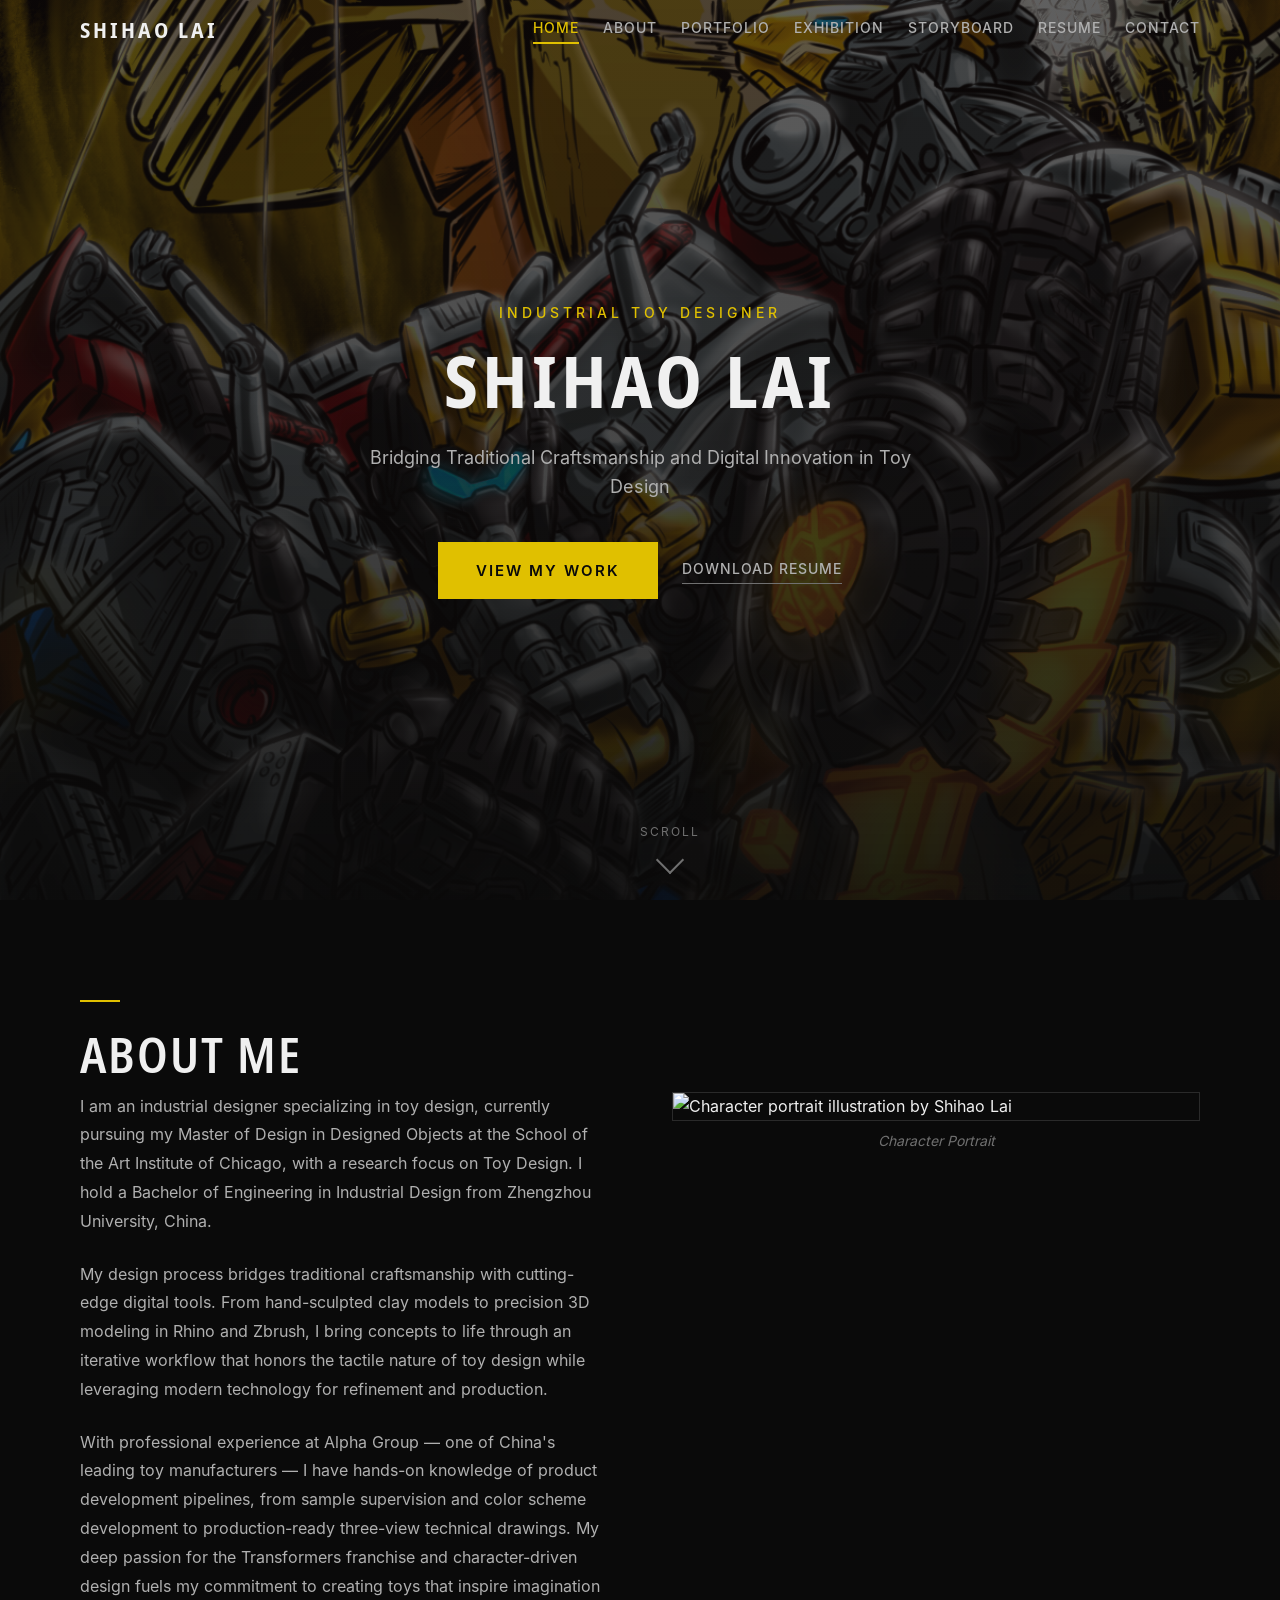
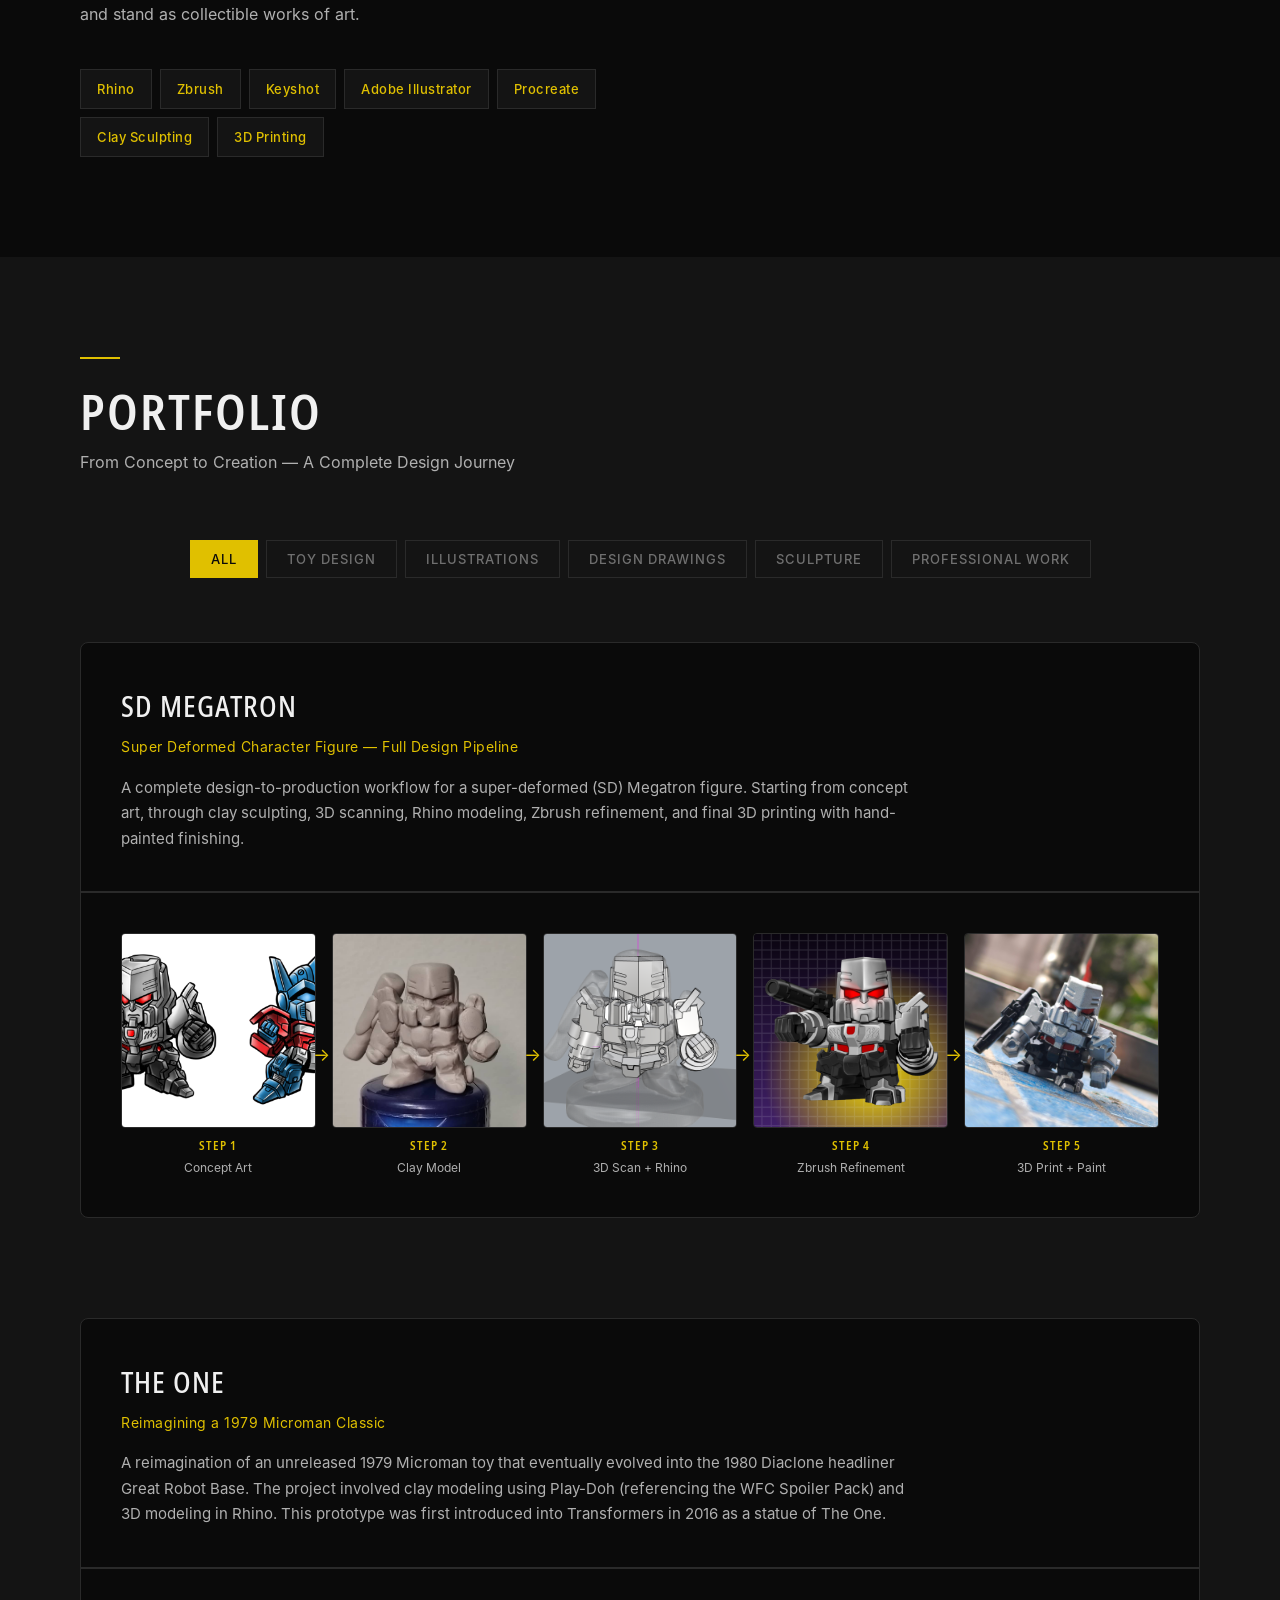
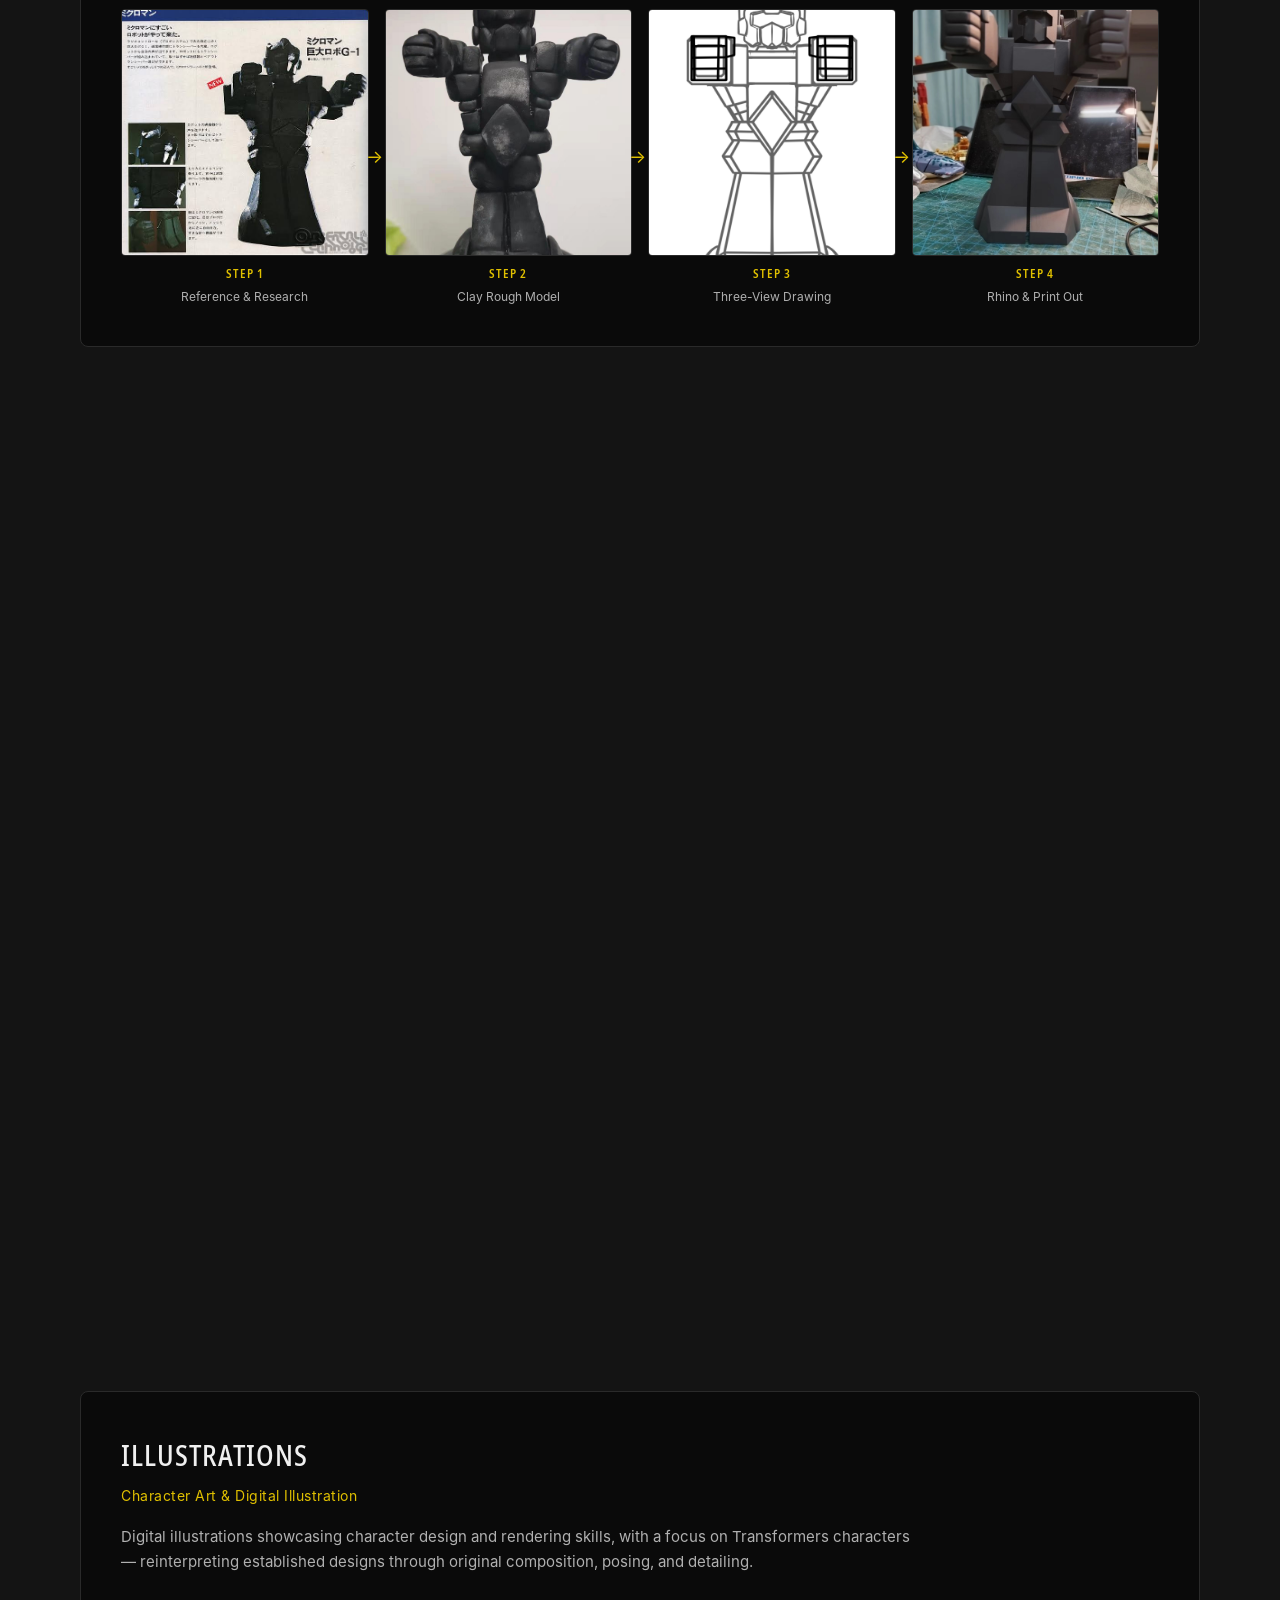
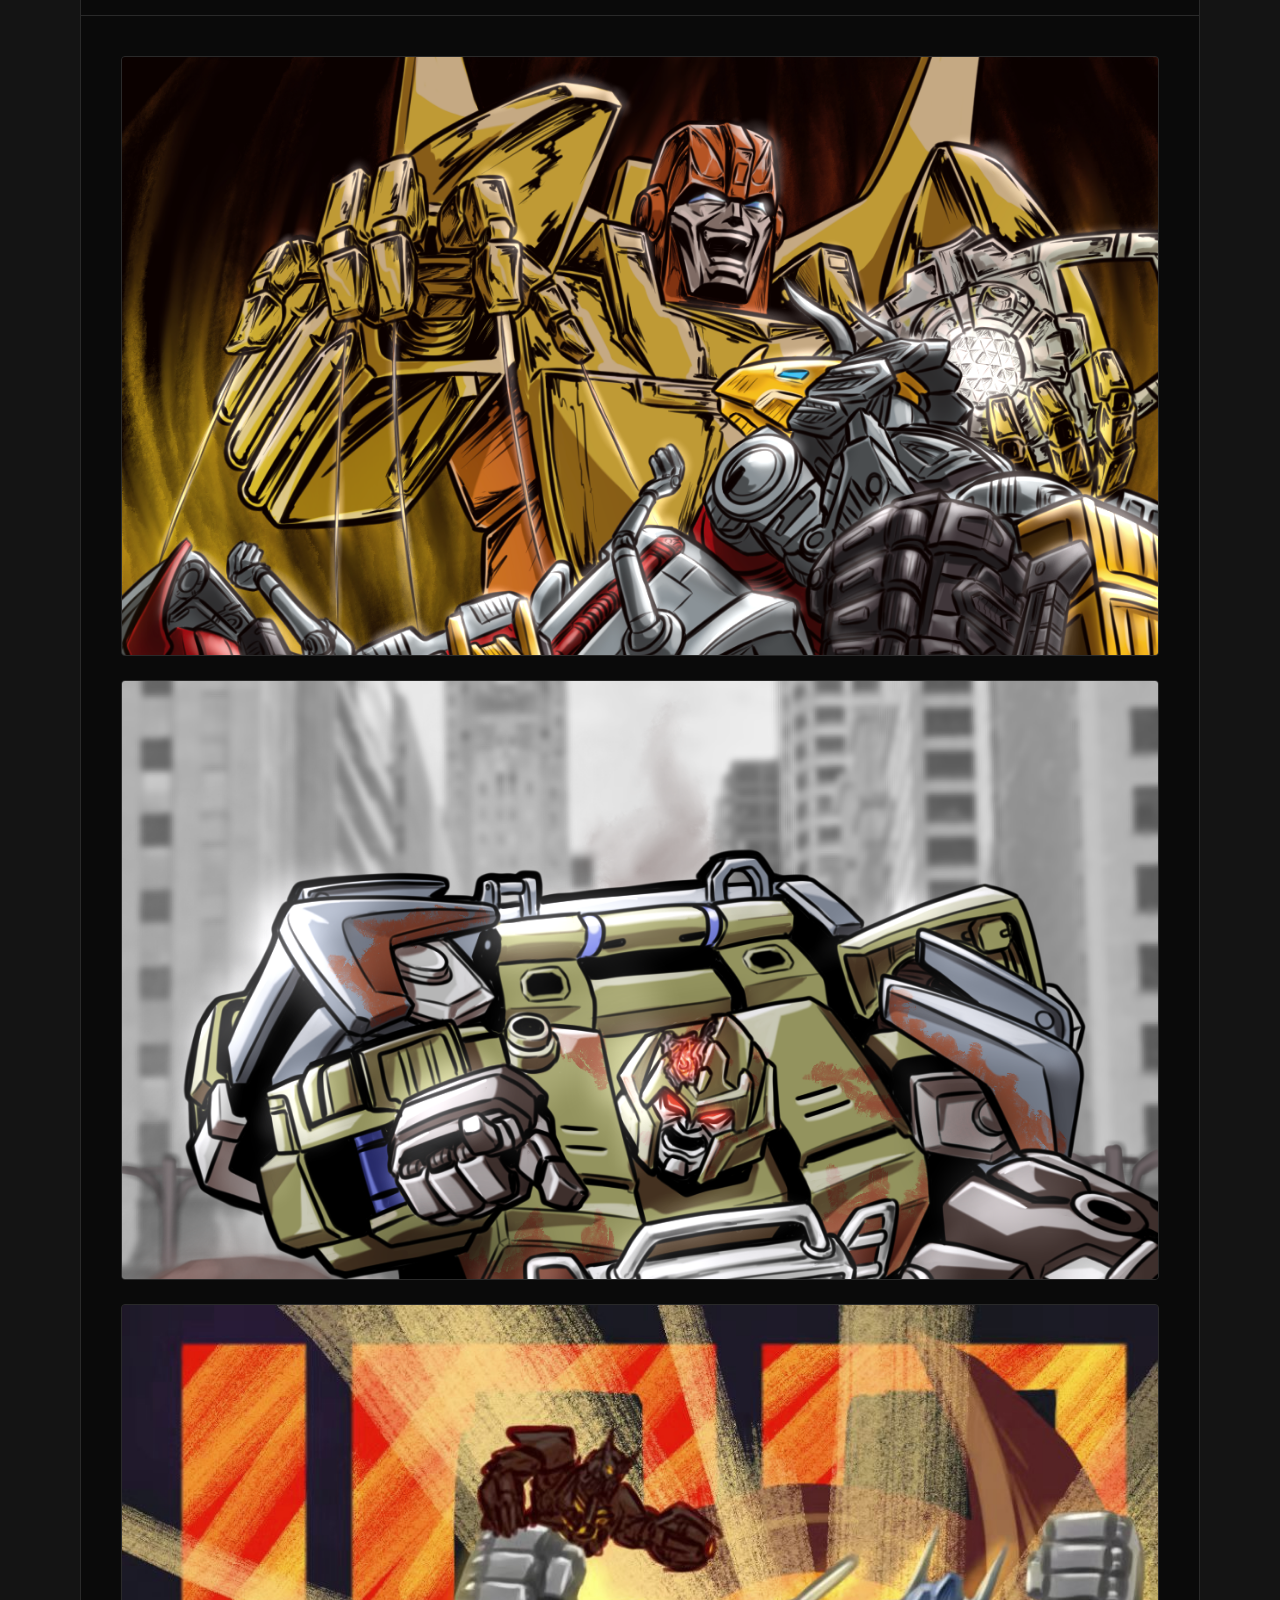
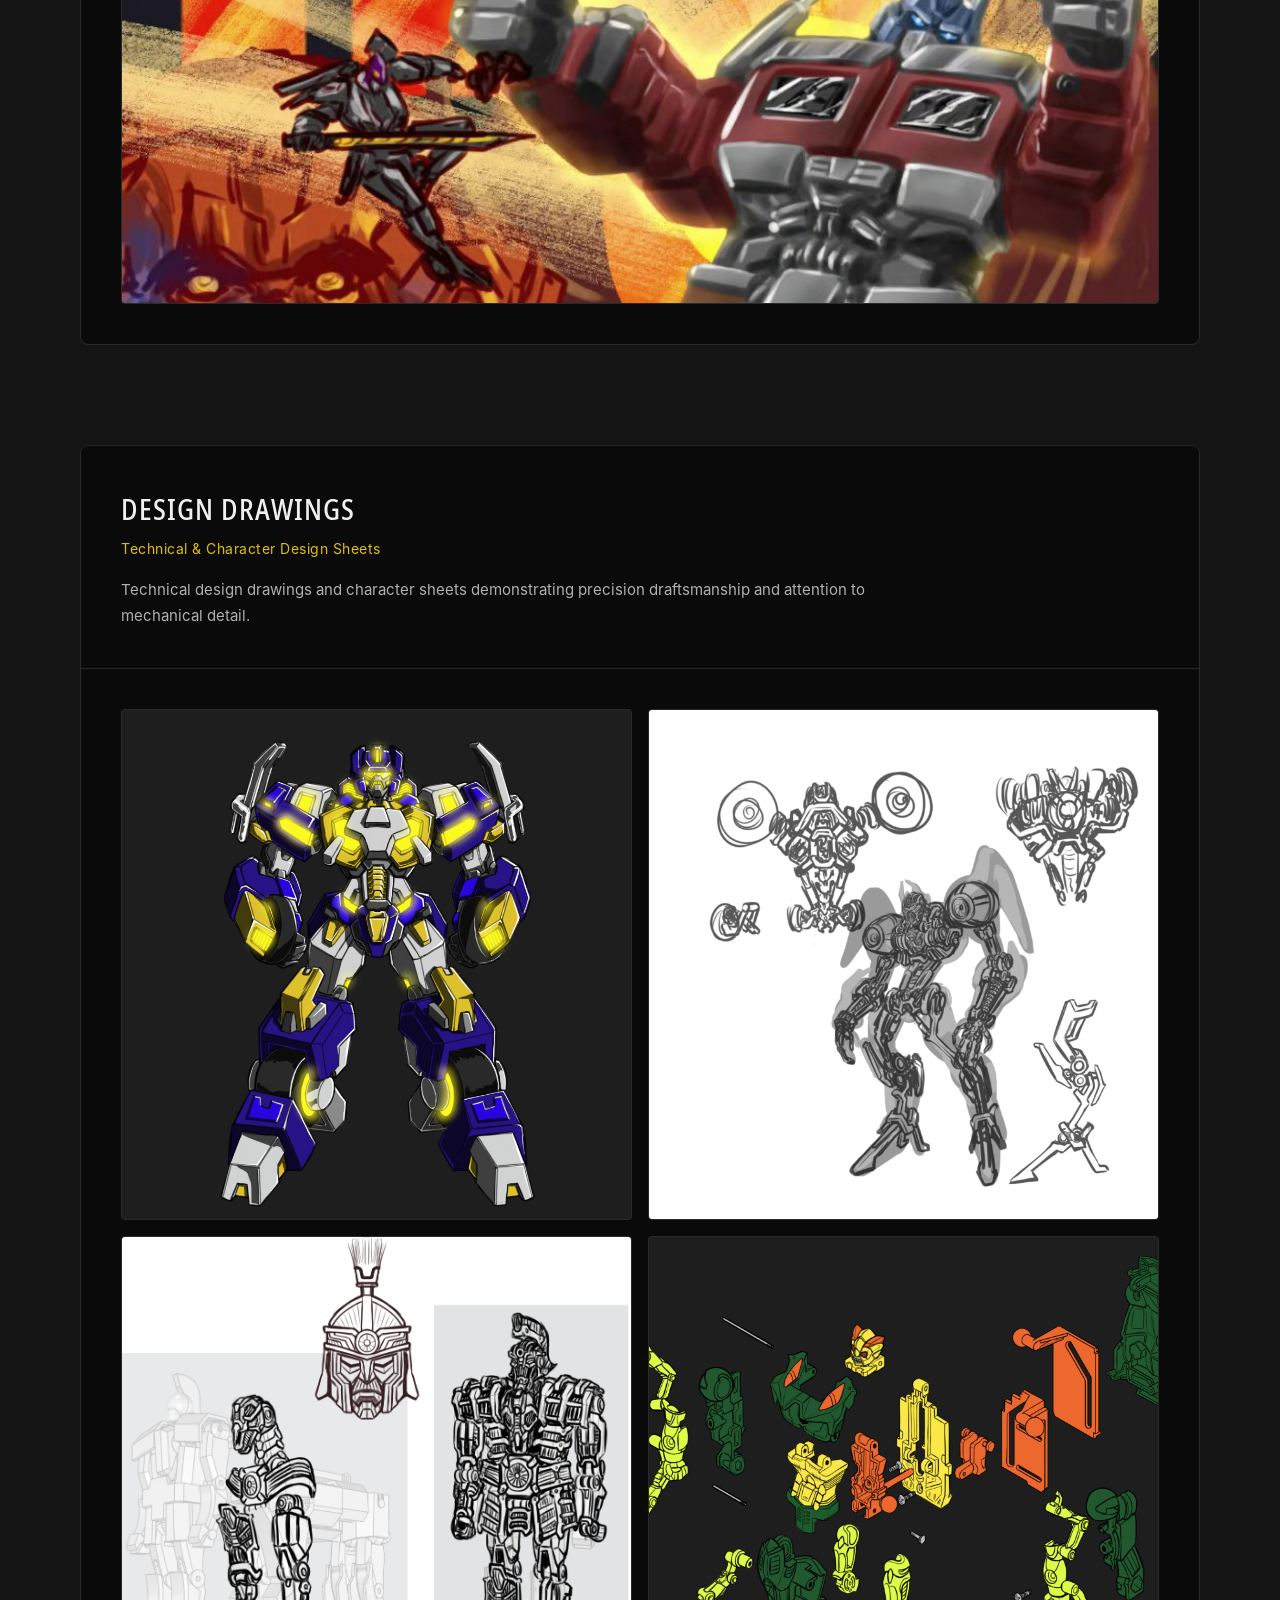
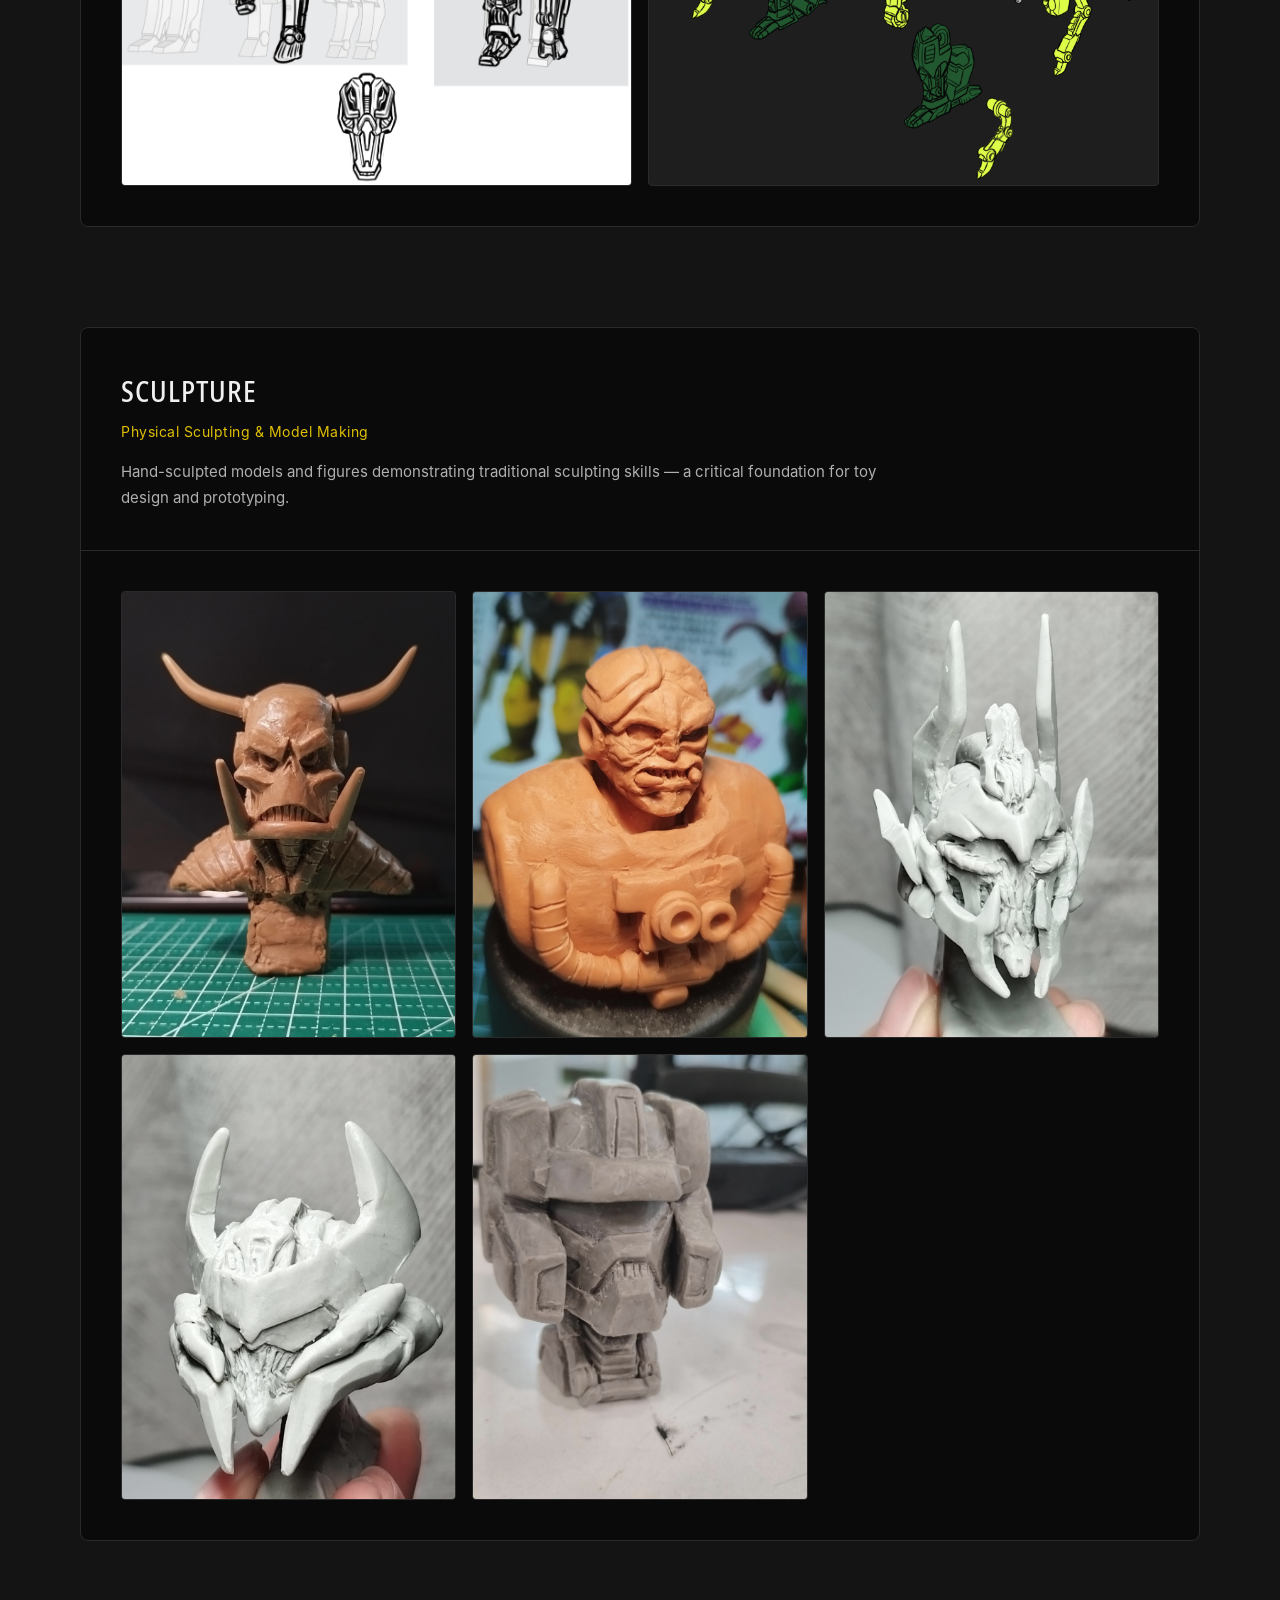
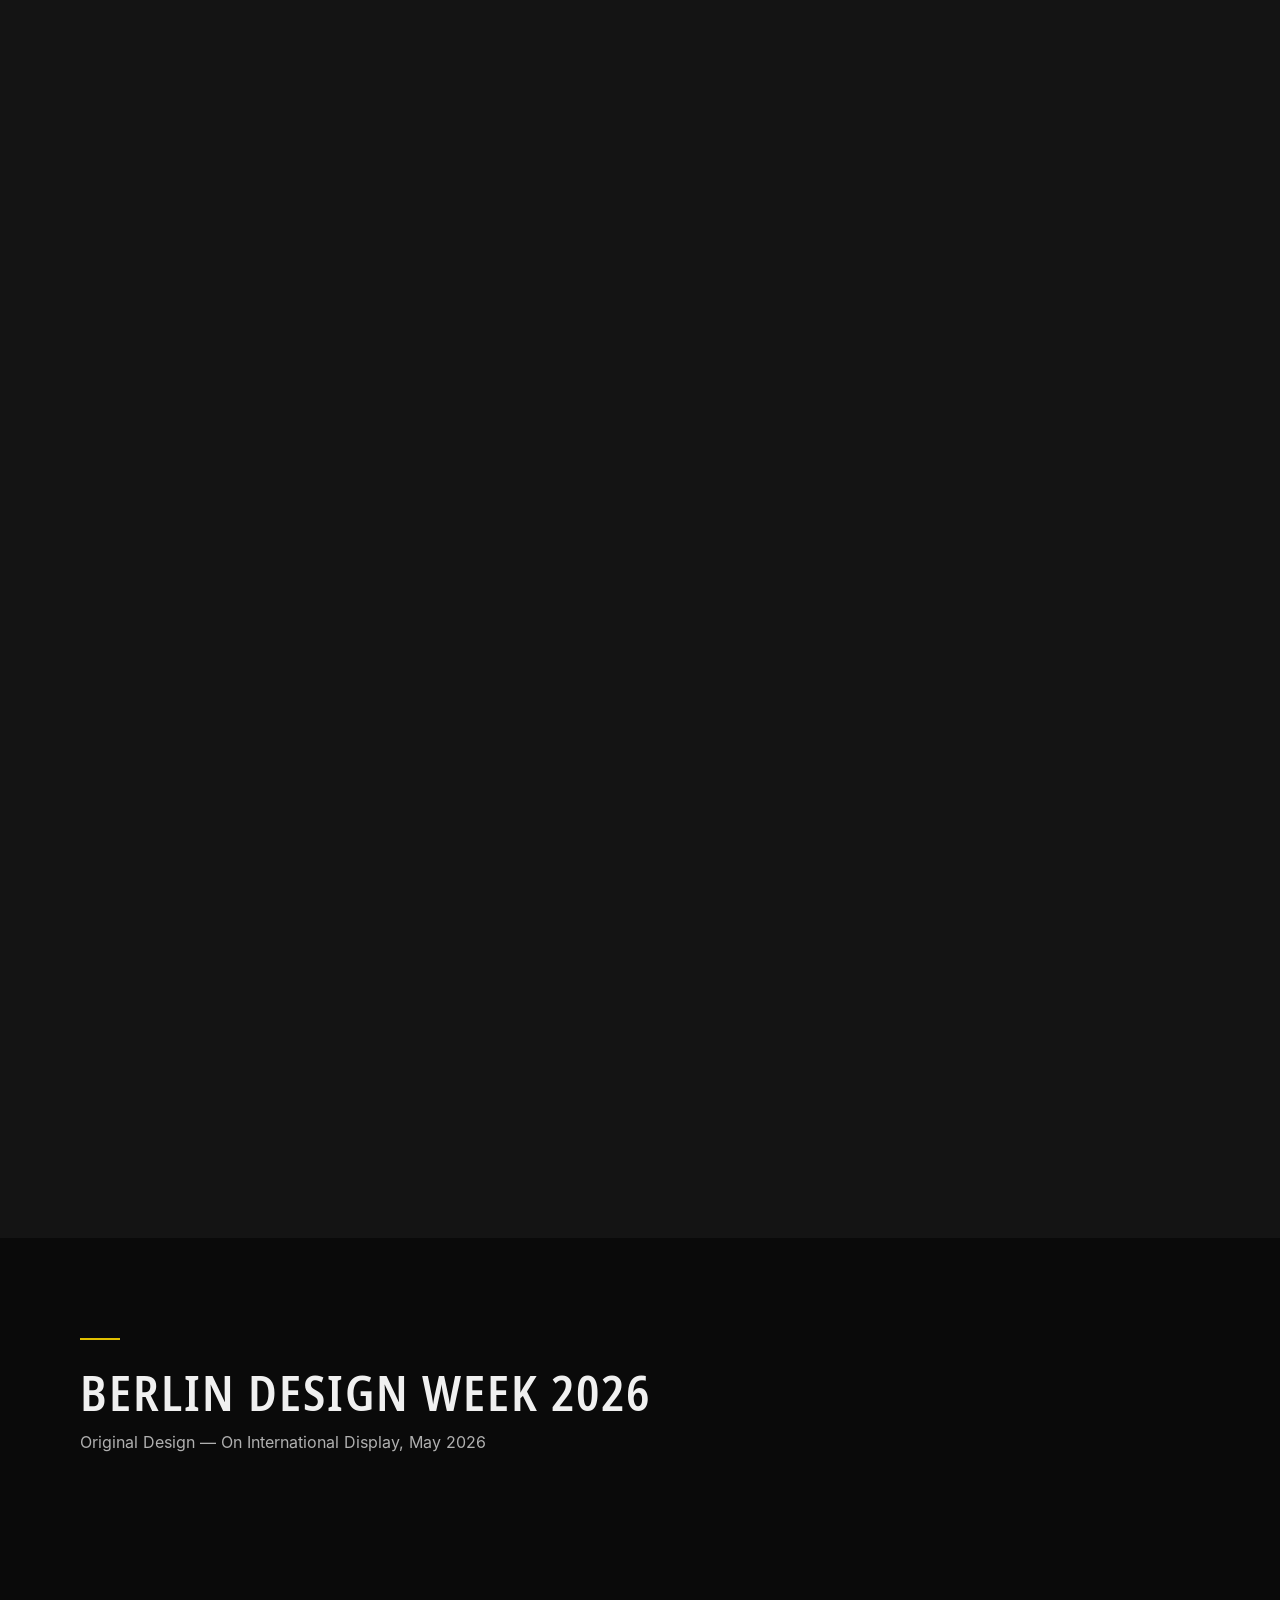
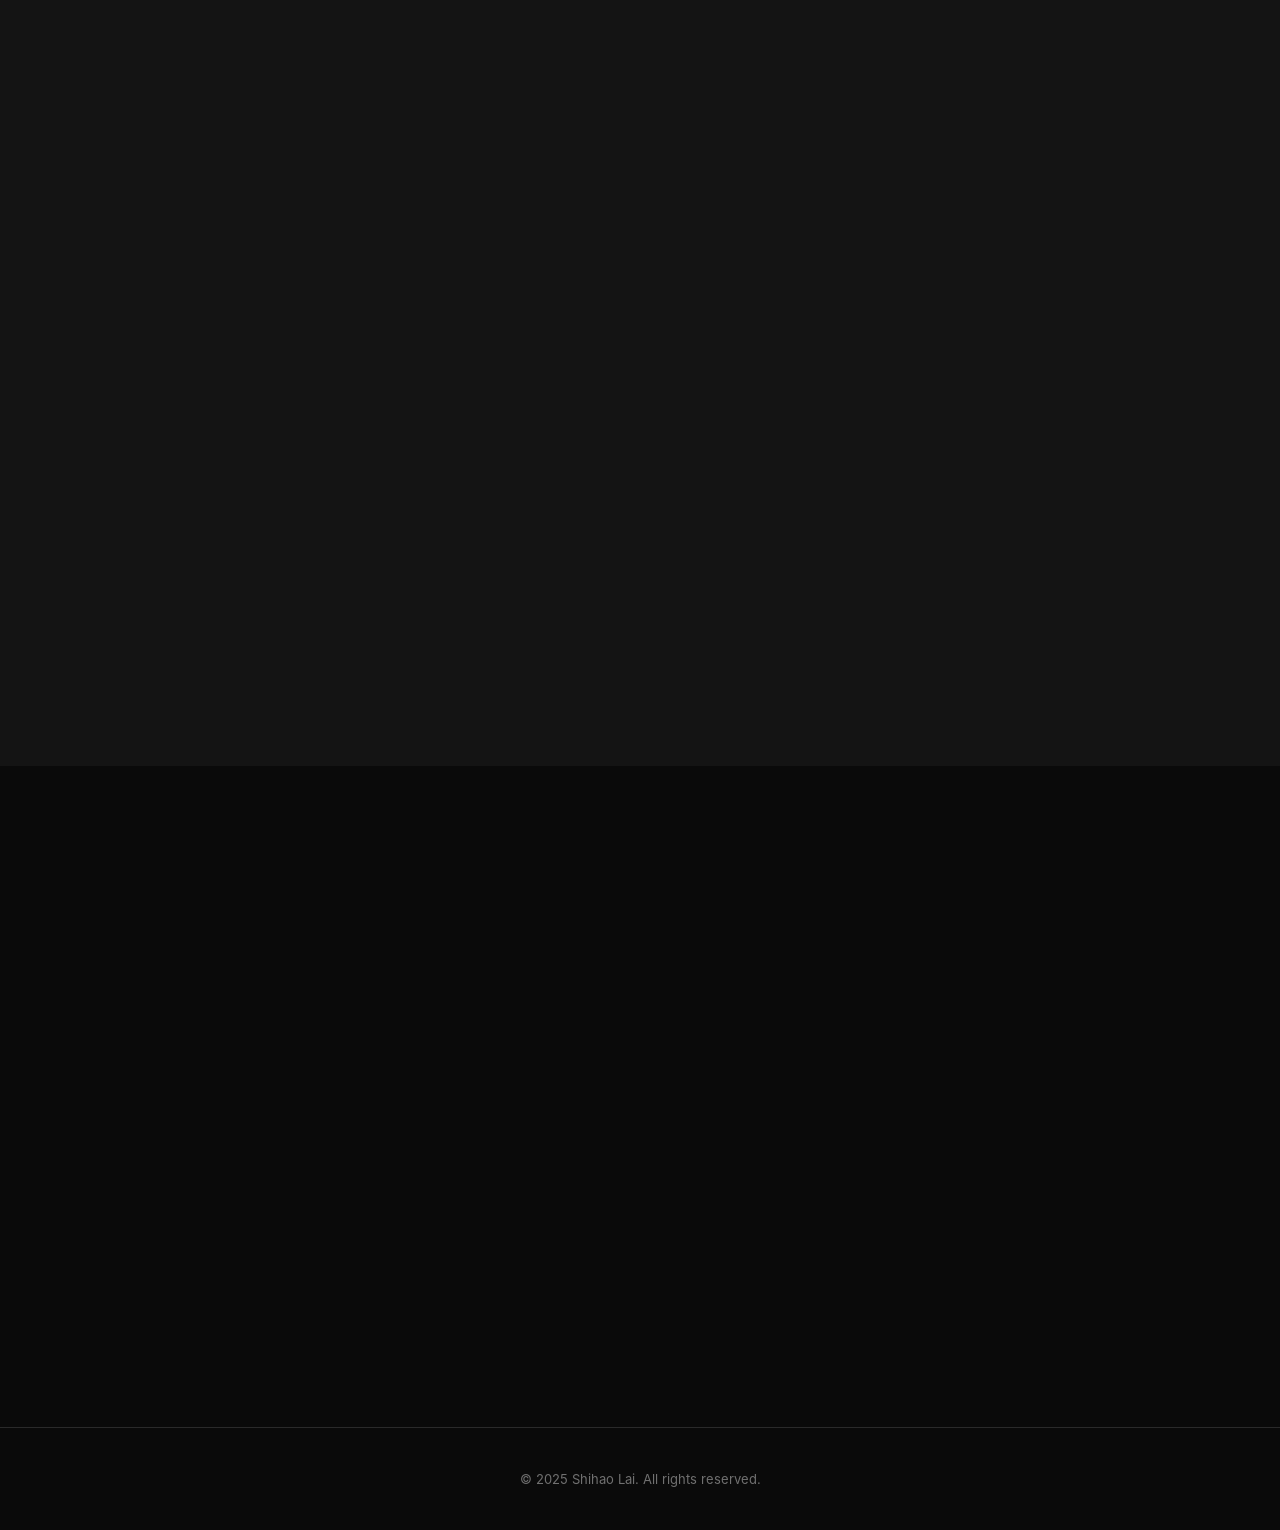
==== commit d8b749a2: "Add files via upload" ====
--- a/final/index.html
+++ b/final/index.html
@@ -20,6 +20,7 @@
         <a href="#hero">Home</a>
         <a href="#about">About</a>
         <a href="#portfolio">Portfolio</a>
+        <a href="#exhibition">Exhibition</a>
         <a href="#storyboard">Storyboard</a>
         <a href="#resume">Resume</a>
         <a href="#contact">Contact</a>
@@ -37,6 +38,7 @@
     <a href="#hero">Home</a>
     <a href="#about">About</a>
     <a href="#portfolio">Portfolio</a>
+    <a href="#exhibition">Exhibition</a>
     <a href="#storyboard">Storyboard</a>
     <a href="#resume">Resume</a>
     <a href="#contact">Contact</a>
@@ -54,7 +56,7 @@
       <p class="hero-tagline">Bridging Traditional Craftsmanship and Digital Innovation in Toy Design</p>
       <div class="hero-cta-group">
         <a href="#portfolio" class="btn-primary">VIEW MY WORK</a>
-        <a href="#resume" class="btn-outline">Download Resume</a>
+        <a href="Resume-Shihao-Lai.pdf" class="btn-outline" download>Download Resume</a>
       </div>
     </div>
     <div class="scroll-indicator" aria-hidden="true">
@@ -91,8 +93,8 @@
         </div>
 
         <div class="about-image-wrapper fade-in">
-          <img src="images/slide1_image1.png" alt="SD Megatron concept art by Shihao Lai" loading="lazy">
-          <p class="image-caption">SD Megatron — Concept Art</p>
+          <img src="images/portrait.png" alt="Character portrait illustration by Shihao Lai" loading="lazy">
+          <p class="image-caption">Character Portrait</p>
         </div>
       </div>
     </div>
@@ -132,8 +134,8 @@
           <div class="process-steps">
             <div class="steps-row">
               <div class="step-item">
-                <div class="step-image" data-lightbox="sd-megatron" data-src="images/slide1_image1.png" data-caption="Step 1: Concept Art — Start with a concept art">
-                  <img src="images/slide1_image1.png" alt="SD Megatron concept art" loading="lazy">
+                <div class="step-image" data-lightbox="sd-megatron" data-src="images/slide1_image2.png" data-caption="Step 1: Concept Art — Start with a concept art">
+                  <img src="images/slide1_image2.png" alt="SD Megatron concept art" loading="lazy">
                 </div>
                 <p class="step-number">Step 1</p>
                 <p class="step-label">Concept Art</p>
@@ -153,8 +155,8 @@
                 <p class="step-label">3D Scan + Rhino</p>
               </div>
               <div class="step-item">
-                <div class="step-image" data-lightbox="sd-megatron" data-src="images/slide1_image2.png" data-caption="Step 4: Zbrush Refinement — Use Zbrush to refine">
-                  <img src="images/slide1_image2.png" alt="SD Megatron Zbrush refinement" loading="lazy">
+                <div class="step-image" data-lightbox="sd-megatron" data-src="images/slide1_image1.png" data-caption="Step 4: Zbrush Refinement — Use Zbrush to refine">
+                  <img src="images/slide1_image1.png" alt="SD Megatron Zbrush refinement" loading="lazy">
                 </div>
                 <p class="step-number">Step 4</p>
                 <p class="step-label">Zbrush Refinement</p>
@@ -167,9 +169,6 @@
                 <p class="step-label">3D Print + Paint</p>
               </div>
             </div>
-          </div>
-          <div class="project-images" style="padding-top: 0;">
-            <button class="view-slide-btn" data-lightbox="sd-megatron-slide" data-src="images/screenshot_01.jpg" data-caption="SD Megatron — Original Presentation Slide">&#9654; View Original Slide</button>
           </div>
         </div>
 
@@ -178,10 +177,10 @@
           <div class="project-header">
             <h3 class="project-title">The One</h3>
             <p class="project-subtitle">Reimagining a 1979 Microman Classic</p>
-            <p class="project-description">A reimagination of an unreleased 1979 Microman toy that eventually evolved into the 1980 Diaclone headliner Great Robot Base. The project involved clay modeling using Play-Doh (referencing the WFC Spoiler Pack) and 3D modeling in Rhino.</p>
+            <p class="project-description">A reimagination of an unreleased 1979 Microman toy that eventually evolved into the 1980 Diaclone headliner Great Robot Base. The project involved clay modeling using Play-Doh (referencing the WFC Spoiler Pack) and 3D modeling in Rhino. This prototype was first introduced into Transformers in 2016 as a statue of The One.</p>
           </div>
           <div class="process-steps">
-            <div class="steps-row">
+            <div class="steps-row cols-4">
               <div class="step-item">
                 <div class="step-image" data-lightbox="the-one" data-src="images/slide2_image2.jpg" data-caption="Step 1: Reference & Research — Historical reference">
                   <img src="images/slide2_image2.jpg" alt="The One historical reference" loading="lazy">
@@ -190,37 +189,27 @@
                 <p class="step-label">Reference & Research</p>
               </div>
               <div class="step-item">
-                <div class="step-image" data-lightbox="the-one" data-src="images/slide2_image3.png" data-caption="Step 2: Clay Rough Model — Make a rough model with clay (Play-Doh in WFC Spoiler Pack)">
-                  <img src="images/slide2_image3.png" alt="The One clay rough model" loading="lazy">
+                <div class="step-image" data-lightbox="the-one" data-src="images/slide2_image5.jpg" data-caption="Step 2: Clay Rough Model — Rough clay model (Play-Doh, referencing the WFC Spoiler Pack)">
+                  <img src="images/slide2_image5.jpg" alt="The One clay rough model" loading="lazy">
                 </div>
                 <p class="step-number">Step 2</p>
                 <p class="step-label">Clay Rough Model</p>
               </div>
               <div class="step-item">
-                <div class="step-image" data-lightbox="the-one" data-src="images/slide2_image4.png" data-caption="Step 3: 3D Model (Rhino) — Make 3D model with Rhino">
-                  <img src="images/slide2_image4.png" alt="The One 3D model in Rhino" loading="lazy">
+                <div class="step-image" data-lightbox="the-one" data-src="images/slide2_image4.png" data-caption="Step 3: Three-View Drawing — Orthographic line drawing">
+                  <img src="images/slide2_image4.png" alt="The One three-view line drawing" loading="lazy">
                 </div>
                 <p class="step-number">Step 3</p>
-                <p class="step-label">3D Model (Rhino)</p>
-              </div>
-              <div class="step-item">
-                <div class="step-image" data-lightbox="the-one" data-src="images/slide2_image1.png" data-caption="Step 4: Refined Design — Final design view">
-                  <img src="images/slide2_image1.png" alt="The One refined design" loading="lazy">
+                <p class="step-label">Three-View Drawing</p>
+              </div>
+              <div class="step-item">
+                <div class="step-image" data-lightbox="the-one" data-src="images/slide2_image1.png" data-caption="Step 4: Rhino & Print Out — Modeled in Rhino, then 3D printed">
+                  <img src="images/slide2_image1.png" alt="The One Rhino model and 3D print" loading="lazy">
                 </div>
                 <p class="step-number">Step 4</p>
-                <p class="step-label">Refined Design</p>
-              </div>
-              <div class="step-item">
-                <div class="step-image" data-lightbox="the-one" data-src="images/slide2_image5.jpg" data-caption="Step 5: Additional View — Alternate angle/detail">
-                  <img src="images/slide2_image5.jpg" alt="The One additional view" loading="lazy">
-                </div>
-                <p class="step-number">Step 5</p>
-                <p class="step-label">Additional View</p>
-              </div>
-            </div>
-          </div>
-          <div class="project-images" style="padding-top: 0;">
-            <button class="view-slide-btn" data-lightbox="the-one-slide" data-src="images/screenshot_02.jpg" data-caption="The One — Original Presentation Slide">&#9654; View Original Slide</button>
+                <p class="step-label">Rhino & Print Out</p>
+              </div>
+            </div>
           </div>
         </div>
 
@@ -234,20 +223,27 @@
 
           <!-- Phase Tabs -->
           <div class="phase-tabs">
-            <button class="phase-tab active" data-phase="phase1">Phase 1: Concept</button>
+            <button class="phase-tab active" data-phase="phase0">Beginning to End</button>
+            <button class="phase-tab" data-phase="phase1">Phase 1: Concept</button>
             <button class="phase-tab" data-phase="phase2">Phase 2: Design</button>
             <button class="phase-tab" data-phase="phase3">Phase 3: Structure</button>
             <button class="phase-tab" data-phase="phase4">Phase 4: Prototype</button>
             <button class="phase-tab" data-phase="phase5">Phase 5: Final</button>
           </div>
 
+          <!-- Phase 0: Beginning to End (overview) -->
+          <div id="phase0" class="phase-content active">
+            <div class="illustration-gallery">
+              <div class="grid-item" data-lightbox="eng-overview" data-src="images/slide3_image1.png" data-caption="Beginning to End — full project overview, from first sketch to finished model">
+                <img src="images/slide3_image1.png" alt="Engineering Vehicle — full project overview from beginning to end" loading="lazy">
+              </div>
+            </div>
+            <p class="phase-caption">The full journey at a glance — from initial concept through to the finished, hand-painted model.</p>
+          </div>
+
           <!-- Phase 1: Concept & Research -->
-          <div id="phase1" class="phase-content active">
+          <div id="phase1" class="phase-content">
             <div class="image-grid">
-              <div class="grid-item" data-lightbox="eng-vehicle" data-src="images/slide3_image1.png" data-caption="Start with a rough sketch">
-                <img src="images/slide3_image1.png" alt="Engineering Vehicle concept sketch" loading="lazy">
-                <span class="image-label">Rough Sketch</span>
-              </div>
               <div class="grid-item" data-lightbox="eng-vehicle" data-src="images/slide3_image2.png" data-caption="Make a rough structural model with clay">
                 <img src="images/slide3_image2.png" alt="Clay structural model" loading="lazy">
                 <span class="image-label">Clay Structural Model</span>
@@ -266,26 +262,9 @@
 
           <!-- Phase 2: Design Modernization -->
           <div id="phase2" class="phase-content">
-            <div class="image-grid">
-              <div class="grid-item" data-lightbox="eng-vehicle" data-src="images/slide4_image1.png" data-caption="Reference material compilation">
-                <img src="images/slide4_image1.png" alt="Reference material compilation" loading="lazy">
-                <span class="image-label">Reference Compilation</span>
-              </div>
-              <div class="grid-item" data-lightbox="eng-vehicle" data-src="images/slide4_image2.png" data-caption="Design iteration">
-                <img src="images/slide4_image2.png" alt="Design iteration" loading="lazy">
-                <span class="image-label">Design Iteration</span>
-              </div>
-              <div class="grid-item" data-lightbox="eng-vehicle" data-src="images/slide4_image3.png" data-caption="Modernized design">
-                <img src="images/slide4_image3.png" alt="Modernized design" loading="lazy">
-                <span class="image-label">Modernized Design</span>
-              </div>
-              <div class="grid-item" data-lightbox="eng-vehicle" data-src="images/slide4_image4.png" data-caption="Design detail">
-                <img src="images/slide4_image4.png" alt="Design detail" loading="lazy">
-                <span class="image-label">Design Detail</span>
-              </div>
-              <div class="grid-item" data-lightbox="eng-vehicle" data-src="images/slide4_image5.png" data-caption="Final concept">
-                <img src="images/slide4_image5.png" alt="Final concept" loading="lazy">
-                <span class="image-label">Final Concept</span>
+            <div class="illustration-gallery">
+              <div class="grid-item" data-lightbox="eng-vehicle" data-src="images/concept_art_stage.png" data-caption="Concept art stage — referring to depictions in different official materials, refine the draft, then modernize and reinterpret various details to obtain the final concept art">
+                <img src="images/concept_art_stage.png" alt="Engineering Vehicle concept art stage — modernizing the design from official references" loading="lazy">
               </div>
             </div>
             <p class="phase-caption">Combine the details from different official materials, modernize the design.</p>
@@ -306,18 +285,6 @@
                 <img src="images/slide5_image3.jpg" alt="Clay head sculpt" loading="lazy">
                 <span class="image-label">Clay Head Sculpt</span>
               </div>
-              <div class="grid-item" data-lightbox="eng-vehicle" data-src="images/slide5_image4.png" data-caption="Clay head sculpt detail">
-                <img src="images/slide5_image4.png" alt="Head sculpt detail" loading="lazy">
-                <span class="image-label">Head Sculpt Detail</span>
-              </div>
-              <div class="grid-item" data-lightbox="eng-vehicle" data-src="images/slide5_image5.png" data-caption="Draw three-view diagrams and build models based on clay models">
-                <img src="images/slide5_image5.png" alt="Three-view diagram" loading="lazy">
-                <span class="image-label">Three-View Diagram</span>
-              </div>
-              <div class="grid-item" data-lightbox="eng-vehicle" data-src="images/slide5_image6.png" data-caption="Three-view diagram detail">
-                <img src="images/slide5_image6.png" alt="Three-view detail" loading="lazy">
-                <span class="image-label">Three-View Detail</span>
-              </div>
             </div>
             <p class="phase-caption">It gives me a more intuitive perception of the actual look.</p>
           </div>
@@ -333,14 +300,6 @@
                 <img src="images/slide6_image2.jpg" alt="Printed vehicle mode" loading="lazy">
                 <span class="image-label">Vehicle Mode</span>
               </div>
-              <div class="grid-item" data-lightbox="eng-vehicle" data-src="images/slide6_image3.png" data-caption="Refined line drawing — robot mode">
-                <img src="images/slide6_image3.png" alt="Line drawing robot mode" loading="lazy">
-                <span class="image-label">Line Drawing — Robot</span>
-              </div>
-              <div class="grid-item" data-lightbox="eng-vehicle" data-src="images/slide6_image4.png" data-caption="Refined line drawing — vehicle mode">
-                <img src="images/slide6_image4.png" alt="Line drawing vehicle mode" loading="lazy">
-                <span class="image-label">Line Drawing — Vehicle</span>
-              </div>
             </div>
             <p class="phase-caption">Print the structure model, test the move ability. Make some adjustments according to the test, then add details on it.</p>
           </div>
@@ -359,14 +318,6 @@
             </div>
             <p class="phase-caption">Rendering according to the toy color. Final model was painted into real vehicle color, I painted it myself.</p>
           </div>
-
-          <div class="project-images" style="padding-top: 0;">
-            <button class="view-slide-btn" data-lightbox="eng-slide-3" data-src="images/screenshot_03.jpg" data-caption="Engineering Vehicle — Slide 3">&#9654; View Slide 3</button>
-            <button class="view-slide-btn" data-lightbox="eng-slide-4" data-src="images/screenshot_04.jpg" data-caption="Engineering Vehicle — Slide 4">&#9654; View Slide 4</button>
-            <button class="view-slide-btn" data-lightbox="eng-slide-5" data-src="images/screenshot_05.jpg" data-caption="Engineering Vehicle — Slide 5">&#9654; View Slide 5</button>
-            <button class="view-slide-btn" data-lightbox="eng-slide-6" data-src="images/screenshot_06.jpg" data-caption="Engineering Vehicle — Slide 6">&#9654; View Slide 6</button>
-            <button class="view-slide-btn" data-lightbox="eng-slide-7" data-src="images/screenshot_07.jpg" data-caption="Engineering Vehicle — Slide 7">&#9654; View Slide 7</button>
-          </div>
         </div>
 
         <!-- ========== PROJECT 4: Illustrations ========== -->
@@ -374,7 +325,7 @@
           <div class="project-header">
             <h3 class="project-title">Illustrations</h3>
             <p class="project-subtitle">Character Art &amp; Digital Illustration</p>
-            <p class="project-description">Original digital illustrations showcasing character design skills and dynamic composition, with a focus on Transformers characters.</p>
+            <p class="project-description">Digital illustrations showcasing character design and rendering skills, with a focus on Transformers characters — reinterpreting established designs through original composition, posing, and detailing.</p>
           </div>
           <div class="project-images">
             <div class="illustration-gallery">
@@ -391,9 +342,6 @@
                 <span class="image-label">Character Illustration</span>
               </div>
             </div>
-          </div>
-          <div class="project-images" style="padding-top: 0;">
-            <button class="view-slide-btn" data-lightbox="illust-slide" data-src="images/screenshot_08.jpg" data-caption="Illustrations — Original Presentation Slide">&#9654; View Original Slide</button>
           </div>
         </div>
 
@@ -424,9 +372,6 @@
               </div>
             </div>
           </div>
-          <div class="project-images" style="padding-top: 0;">
-            <button class="view-slide-btn" data-lightbox="drawings-slide" data-src="images/screenshot_09.jpg" data-caption="Design Drawings — Original Presentation Slide">&#9654; View Original Slide</button>
-          </div>
         </div>
 
         <!-- ========== PROJECT 6: Sculpture ========== -->
@@ -460,9 +405,6 @@
               </div>
             </div>
           </div>
-          <div class="project-images" style="padding-top: 0;">
-            <button class="view-slide-btn" data-lightbox="sculpture-slide" data-src="images/screenshot_10.jpg" data-caption="Sculpture — Original Presentation Slide">&#9654; View Original Slide</button>
-          </div>
         </div>
 
         <!-- ========== PROJECT 7: Alpha Group Professional Work ========== -->
@@ -484,13 +426,31 @@
               </div>
             </div>
           </div>
-          <div class="project-images" style="padding-top: 0;">
-            <button class="view-slide-btn" data-lightbox="alpha-slide" data-src="images/screenshot_11.jpg" data-caption="Alpha Group — Original Presentation Slide">&#9654; View Original Slide</button>
-          </div>
         </div>
 
       </div><!-- /.projects-container -->
     </div><!-- /.container -->
+  </section>
+
+  <!-- ============================================
+       EXHIBITION — BERLIN DESIGN WEEK
+       ============================================ -->
+  <section id="exhibition" class="exhibition section-padding">
+    <div class="container">
+      <div class="gold-line"></div>
+      <h2 class="section-heading">Berlin Design Week 2026</h2>
+      <p class="section-subheading">Original Design — On International Display, May 2026</p>
+      <div class="exhibition-feature fade-in">
+        <div class="exhibition-image-wrapper" data-lightbox="berlin-design-week" data-src="images/berlin_design_week.jpg" data-caption="Original transforming warrior figures on display at Berlin Design Week 2026">
+          <img src="images/berlin_design_week.jpg" alt="Original transforming warrior figures by Shihao Lai, exhibited at Berlin Design Week 2026" loading="lazy">
+        </div>
+        <div class="exhibition-text">
+          <p>A recent original project &mdash; an articulated figure that transforms between an armored warrior and a horse form &mdash; was on display at Berlin Design Week 2026, shown here in two finishes: a natural sandstone-toned material and a sculpted black colorway.</p>
+          <p>Berlin Design Week is one of Europe's leading design festivals, held each year in studios, galleries, and universities across the city, with over 100 participants from more than 20 countries. The work was shown as part of the WhatNot Collection from the School of the Art Institute of Chicago's Designed Objects program.</p>
+          <a href="https://berlindesignweek.com/en/" class="btn-outline" target="_blank" rel="noopener noreferrer">Visit Berlin Design Week &rarr;</a>
+        </div>
+      </div>
+    </div>
   </section>
 
   <!-- ============================================
@@ -504,10 +464,10 @@
         <p class="section-subheading">Original Narrative — A Transformers Story</p>
       </div>
 
-      <p class="storyboard-intro fade-in">An original 34-panel storyboard and script exploring themes of identity, transformation, and survival within the Transformers universe. This narrative demonstrates world-building capability and deep franchise knowledge — essential skills for developing story-driven toy lines and character backstories.</p>
-
-      <div class="storyboard-image-wrapper fade-in" data-lightbox="storyboard" data-src="images/storyboard.png" data-caption="Original 6-page, 34-panel Transformers storyboard">
-        <img src="images/storyboard.png" alt="Original 6-page, 34-panel Transformers storyboard by Shihao Lai" loading="lazy">
+      <p class="storyboard-intro fade-in">An original storyboard and script exploring themes of identity, transformation, and survival within the Transformers universe. This narrative demonstrates world-building capability and deep franchise knowledge — essential skills for developing story-driven toy lines and character backstories.</p>
+
+      <div class="storyboard-image-wrapper fade-in" data-lightbox="storyboard" data-src="images/storyboard.png" data-caption="Original Transformers storyboard">
+        <img src="images/storyboard.png" alt="Original Transformers storyboard by Shihao Lai" loading="lazy">
       </div>
 
       <div class="script-quotes">
@@ -651,26 +611,15 @@
           <p class="section-subheading">Let's Create Something Amazing Together</p>
         </div>
 
-        <div class="contact-info fade-in">
-          <div class="contact-item">
-            <p class="contact-label">Email</p>
-            <p class="contact-value"><a href="mailto:slai8@artic.edu">slai8@artic.edu</a></p>
-          </div>
-          <div class="contact-item">
-            <p class="contact-label">Phone</p>
-            <p class="contact-value">(224) 647-5878</p>
-          </div>
-          <div class="contact-item">
-            <p class="contact-label">Location</p>
-            <p class="contact-value">Chicago, IL</p>
-          </div>
-        </div>
-
         <p class="contact-cta-text fade-in">I am actively seeking opportunities in toy design and product development. Whether you're looking for a designer who can take a concept from clay sketch to production-ready prototype, or someone with deep franchise knowledge and storytelling ability, I'd love to connect.</p>
 
-        <div class="fade-in">
-          <a href="mailto:slai8@artic.edu" class="btn-contact">SEND ME AN EMAIL</a>
-        </div>
+        <div class="fade-in contact-buttons">
+          <a href="mailto:directc0520@gmail.com" class="btn-contact">SEND ME AN EMAIL</a>
+          <a href="https://www.instagram.com/direct0520" class="social-icon-btn" target="_blank" rel="noopener noreferrer" aria-label="Instagram"><svg viewBox="0 0 24 24" fill="none" stroke="currentColor" stroke-width="2" stroke-linecap="round" stroke-linejoin="round" aria-hidden="true"><rect x="2" y="2" width="20" height="20" rx="5"></rect><circle cx="12" cy="12" r="4"></circle><circle cx="17.5" cy="6.5" r="1" fill="currentColor" stroke="none"></circle></svg></a>
+          <a href="https://x.com/direct_c0520" class="social-icon-btn" target="_blank" rel="noopener noreferrer" aria-label="X"><svg viewBox="0 0 24 24" fill="currentColor" aria-hidden="true"><path d="M18.244 2.25h3.308l-7.227 8.26 8.502 11.24h-6.66l-5.214-6.817L4.99 21.75H1.68l7.73-8.835L1.254 2.25H8.08l4.713 6.231zm-1.161 17.52h1.833L7.084 4.126H5.117z"></path></svg></a>
+        </div>
+
+        <p class="references-note fade-in">References and letters of recommendation available upon request.</p>
       </div>
     </div>
   </section>
--- a/final/css/style.css
+++ b/final/css/style.css
@@ -1537,3 +1537,117 @@
     text-align: center;
   }
 }
+
+/* 4-step process rows (e.g. The One) */
+.steps-row.cols-4 {
+  grid-template-columns: repeat(4, 1fr);
+}
+
+@media (max-width: 992px) {
+  .steps-row.cols-4 {
+    grid-template-columns: repeat(2, 1fr);
+  }
+  .steps-row.cols-4 .step-item::after {
+    display: none;
+  }
+}
+
+@media (max-width: 576px) {
+  .steps-row.cols-4 {
+    grid-template-columns: 1fr;
+  }
+}
+
+/* Contact buttons row (email + social icons) */
+.contact-buttons {
+  display: flex;
+  justify-content: center;
+  align-items: center;
+  gap: var(--space-lg);
+  flex-wrap: wrap;
+}
+
+.social-icon-btn {
+  display: inline-flex;
+  align-items: center;
+  justify-content: center;
+  width: 52px;
+  height: 52px;
+  border-radius: 50%;
+  border: 2px solid var(--color-accent-gold);
+  color: var(--color-accent-gold);
+  background: transparent;
+  transition: all var(--transition-normal);
+  text-decoration: none;
+}
+
+.social-icon-btn:hover {
+  background: var(--color-accent-gold);
+  color: var(--color-bg-primary);
+  transform: translateY(-2px);
+}
+
+.social-icon-btn svg {
+  width: 22px;
+  height: 22px;
+}
+
+/* ============================================
+   EXHIBITION — BERLIN DESIGN WEEK
+   ============================================ */
+.exhibition {
+  background: var(--color-bg-primary);
+  position: relative;
+  z-index: 1;
+}
+
+.exhibition-feature {
+  display: grid;
+  grid-template-columns: 1.4fr 1fr;
+  gap: var(--space-2xl);
+  align-items: center;
+}
+
+.exhibition-image-wrapper {
+  border: 1px solid var(--color-border);
+  border-radius: 4px;
+  overflow: hidden;
+  cursor: pointer;
+  transition: border-color var(--transition-normal);
+}
+
+.exhibition-image-wrapper:hover {
+  border-color: var(--color-accent-gold);
+}
+
+.exhibition-image-wrapper img {
+  width: 100%;
+  display: block;
+}
+
+.exhibition-text p {
+  color: var(--color-text-secondary);
+  margin-bottom: var(--space-lg);
+  line-height: 1.8;
+}
+
+.exhibition-text em {
+  color: var(--color-accent-gold);
+  font-style: italic;
+}
+
+@media (max-width: 992px) {
+  .exhibition-feature {
+    grid-template-columns: 1fr;
+    gap: var(--space-xl);
+  }
+}
+
+/* References-available note in Contact */
+.references-note {
+  margin-top: var(--space-xl);
+  font-size: 13px;
+  letter-spacing: 1px;
+  text-transform: uppercase;
+  color: var(--color-text-muted);
+}
